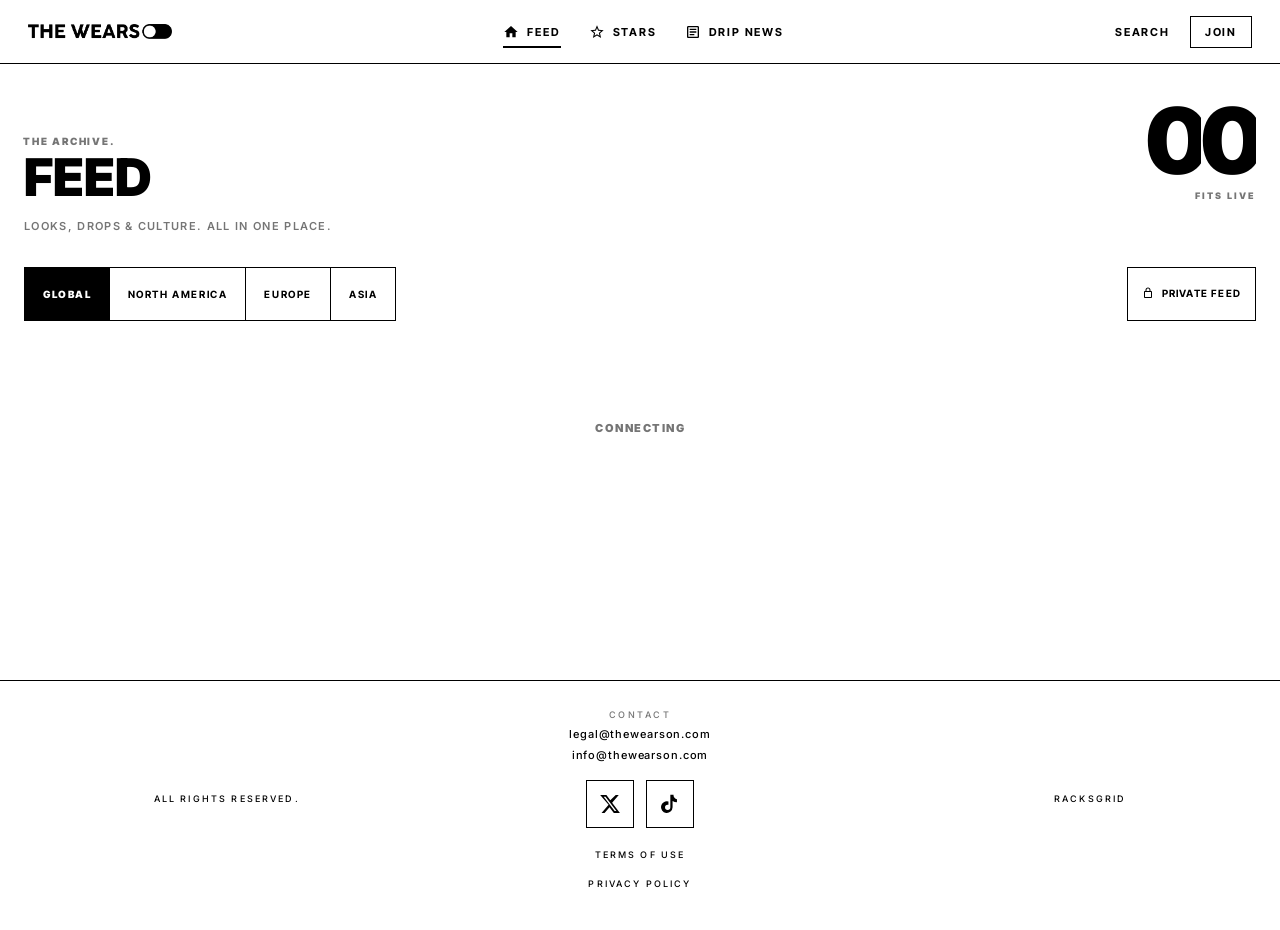
==== index.html @ 5971c991 "Arm notify only in Supabase and stop browser ticks from mailing the cache. Web and iOS share /api/dr" ====
<!DOCTYPE html>
<html lang="en">
<head>
  <meta charset="UTF-8">
  <meta name="viewport" content="width=device-width, initial-scale=1.0">
  <title>THE WEARS ON</title>
  <link rel="canonical" href="https://thewearson.com/">
  <meta property="og:title" content="THE WEARS ON">
  <meta property="og:url" content="https://thewearson.com/">
  <meta name="theme-color" content="#ffffff">
  <link rel="preconnect" href="https://fonts.googleapis.com">
  <link rel="preconnect" href="https://fonts.gstatic.com" crossorigin>
  <link href="https://fonts.googleapis.com/css2?family=Inter+Tight:ital,wght@0,500;0,600;0,700;0,800;0,900;1,500&family=Inter:ital,wght@0,400;0,500;0,600;0,700;0,800;0,900;1,400&display=swap" rel="stylesheet">
  <link rel="stylesheet" href="app.css?v=web88">
</head>
<body>
  <header class="site-bar">
    <a class="brand" href="#/" aria-label="THE WEARS ON"><img src="logo_light.png" alt="THE WEARS ON"></a>
    <nav class="site-nav" aria-label="THE WEARS ON">
      <a href="#/" data-nav="home"><span class="nav-ico" aria-hidden="true"></span><span class="nav-lbl">FEED</span></a>
      <a href="#/stars" data-nav="stars"><span class="nav-ico" aria-hidden="true"></span><span class="nav-lbl">STARS</span></a>
      <a href="#/news" data-nav="news"><span class="nav-ico" aria-hidden="true"></span><span class="nav-lbl">DRIP NEWS</span></a>
    </nav>
    <div class="site-tools">
      <button type="button" id="btnSearch">SEARCH</button>
      <a href="#/join" id="navJoin" data-nav="join"><span class="nav-lbl">JOIN</span></a>
      <button type="button" class="nav-toggle" id="btnMenu" aria-label="Menu" aria-expanded="false">MENU</button>
    </div>
  </header>

  <div class="drawer" id="drawer" hidden>
    <div class="drawer-card">
      <div class="drawer-head">
        <span>THE WEARS ON</span>
        <button type="button" data-drawer-close aria-label="Close">CLOSE</button>
      </div>
      <nav class="drawer-nav">
        <a href="#/" data-nav="home"><span class="nav-ico" aria-hidden="true"></span><span class="nav-lbl">FEED</span></a>
        <a href="#/stars" data-nav="stars"><span class="nav-ico" aria-hidden="true"></span><span class="nav-lbl">STARS</span></a>
        <a href="#/news" data-nav="news"><span class="nav-ico" aria-hidden="true"></span><span class="nav-lbl">DRIP NEWS</span></a>
        <a href="#/join" id="drawerJoin" data-nav="join"><span class="nav-ico" aria-hidden="true"></span><span class="nav-lbl">JOIN</span></a>
        <a href="#/settings" id="drawerSettings" data-nav="settings"><span class="nav-ico" aria-hidden="true"></span><span class="nav-lbl">SETTINGS</span></a>
        <button type="button" id="btnSearchDrawer"><span class="nav-ico" aria-hidden="true"></span><span class="nav-lbl">SEARCH</span></button>
      </nav>
      <div class="drawer-meta">
        <button type="button" data-lang="en">EN</button>
        <button type="button" data-lang="tr">TR</button>
      </div>
      <div class="drawer-legal">
        <a href="terms.html">TERMS OF USE</a>
        <a href="privacy.html">PRIVACY POLICY</a>
      </div>
    </div>
  </div>

  <main class="view" id="view">
    <noscript>
      <h1>THE WEARS ON</h1>
      <p><a href="privacy.html">Privacy Policy</a> · <a href="terms.html">Terms of Use</a></p>
    </noscript>
  </main>

  <footer class="site-footer">
    <div class="footer-rail">
      <p class="footer-mark">ALL RIGHTS RESERVED.</p>
      <div class="footer-contact">
        <p class="kicker">CONTACT</p>
        <a href="mailto:legal@thewearson.com">legal@thewearson.com</a>
        <a href="mailto:info@thewearson.com">info@thewearson.com</a>
        <div class="footer-social">
          <a class="footer-icon" href="https://x.com/thewearson" target="_blank" rel="noopener noreferrer" aria-label="THE WEARS ON on X">
            <svg viewBox="0 0 24 24" aria-hidden="true"><path fill="currentColor" d="M18.244 2.25h3.308l-7.227 8.26 8.502 11.24H16.17l-4.714-6.231-5.401 6.231H2.744l7.727-8.835L1.254 2.25H8.08l4.253 5.622L18.244 2.25zm-1.161 17.52h1.833L7.084 4.126H5.117L17.083 19.77z"/></svg>
          </a>
          <a class="footer-icon" href="https://www.tiktok.com/@thewearson" target="_blank" rel="noopener noreferrer" aria-label="THE WEARS ON on TikTok">
            <svg viewBox="0 0 24 24" aria-hidden="true"><path fill="currentColor" d="M19.59 6.69A4.83 4.83 0 0 1 15.82 2.4V2h-3.45v13.67a2.89 2.89 0 1 1-2.88-2.88c.28 0 .55.04.81.1V9.36a6.34 6.34 0 1 0 4.52 6.31V8.7a8.27 8.27 0 0 0 4.77 1.51V6.8a4.84 4.84 0 0 1-1-.11z"/></svg>
          </a>
        </div>
        <a class="footer-policy" href="terms.html">TERMS OF USE</a>
        <a class="footer-policy" href="privacy.html">PRIVACY POLICY</a>
      </div>
      <p class="footer-mark footer-mark-end">RACKSGRID</p>
    </div>
  </footer>

  <div class="sheet" id="sheet" hidden></div>
  <div class="dlg" id="dlg" hidden></div>
  <script src="app.js?v=web88"></script>
</body>
</html>
---- app.css ----
:root {
  --ink: #000;
  --paper: #fff;
  --ink54: rgba(0, 0, 0, 0.54);
  --ink26: rgba(0, 0, 0, 0.26);
  --ink12: rgba(0, 0, 0, 0.12);
  --place: #f5f5f5;
  --stroke: 1.5px;
  --heart: #e31c3d;
  --baby: #89cff0;
  --stock-in: #1f8a4c;
  --stock-out: #c62828;
  --stock-low: #e86a17;
  --display: "Inter Tight", Inter, "Helvetica Neue", sans-serif;
  --text: Inter, "Helvetica Neue", sans-serif;
  --bar-h: 64px;
  --header-icon: 32px;
  --space-1: 8px;
  --space-2: 12px;
  --space-3: 16px;
  --space-4: 24px;
  --space-5: 32px;
  --space-6: 48px;
  --gap: 24px;
  --gap-lg: 32px;
  --type-kicker: 9px;
  --type-meta: 11px;
  --type-card: 13px;
  --type-price: 14px;
  --thumb: 108px;
  --ease: cubic-bezier(0.22, 1, 0.36, 1);
  --t: 0.22s;
  --t-slow: 0.42s;
}

*,
*::before,
*::after { box-sizing: border-box; }

html {
  color-scheme: light;
  -webkit-font-smoothing: antialiased;
  -moz-osx-font-smoothing: grayscale;
  font-synthesis: none;
  font-optical-sizing: auto;
  text-rendering: optimizeLegibility;
  scroll-padding-top: calc(var(--bar-h) + 12px);
}

html, body {
  margin: 0;
  background: var(--paper);
  color: var(--ink);
  font-family: var(--text);
  font-weight: 500;
  min-height: 100%;
}

::selection { background: var(--ink); color: var(--paper); }

a { color: inherit; text-decoration: none; }
a, button {
  transition: color var(--t) var(--ease), background-color var(--t) var(--ease), opacity var(--t) var(--ease), border-color var(--t) var(--ease), box-shadow var(--t) var(--ease);
}
img { display: block; max-width: 100%; }
img[hidden] { display: none !important; }
button { font: inherit; color: inherit; background: none; border: 0; padding: 0; cursor: pointer; }
button:focus-visible, a:focus-visible { outline: 2px solid var(--ink); outline-offset: 2px; }

.site-bar {
  position: sticky;
  top: 0;
  z-index: 30;
  display: grid;
  grid-template-columns: auto 1fr auto;
  align-items: center;
  gap: 24px;
  min-height: var(--bar-h);
  padding: 0 28px;
  background: var(--paper);
  border-bottom: var(--stroke) solid var(--ink);
}
.site-bar .brand img { height: 15px; width: auto; }
.site-nav {
  display: flex;
  justify-content: center;
  gap: 28px;
}
.site-nav a,
.site-tools a,
.site-tools button {
  font-family: var(--display);
  font-size: 11px;
  font-weight: 700;
  letter-spacing: 1.8px;
  padding: 8px 0;
}
.site-nav a {
  display: inline-flex;
  align-items: center;
  gap: 8px;
}
.nav-ico {
  display: inline-flex;
  width: 16px;
  height: 16px;
}
.nav-ico svg {
  width: 16px;
  height: 16px;
  fill: currentColor;
  display: block;
}
.site-nav a:hover:not(.is-on) { opacity: 0.45; }
.site-nav a.is-on,
#navJoin.is-on { box-shadow: inset 0 -2px 0 var(--ink); }
#navJoin:hover { background: var(--ink); color: var(--paper); }
.site-tools button:hover { opacity: 0.45; }
.site-tools button.is-on {
  opacity: 1;
  box-shadow: inset 0 -2px 0 var(--ink);
}
.site-tools {
  display: flex;
  align-items: center;
  gap: 20px;
}
.nav-toggle { display: none; }
#navJoin {
  padding: 8px 14px;
  border: var(--stroke) solid var(--ink);
}

.drawer {
  position: fixed;
  inset: 0;
  z-index: 40;
  background: rgba(0,0,0,.54);
}
.drawer[hidden] { display: none; }
.drawer-card {
  margin-left: auto;
  display: flex;
  flex-direction: column;
  width: min(440px, 100%);
  height: 100%;
  background: var(--paper);
  border-left: 2.5px solid var(--ink);
  padding: 0;
  overflow: auto;
}
.drawer-head {
  display: flex;
  justify-content: space-between;
  align-items: center;
  gap: 16px;
  min-height: var(--bar-h);
  padding: 0 22px;
  font-family: var(--display);
  font-weight: 900;
  font-size: 11px;
  letter-spacing: 0.2em;
  border-bottom: 2px solid var(--ink);
}
.drawer-head button {
  min-height: 36px;
  padding: 0 12px;
  border: var(--stroke) solid var(--ink);
  font-family: var(--display);
  font-size: 10px;
  font-weight: 900;
  letter-spacing: 0.18em;
}
.drawer-nav {
  display: flex;
  flex-direction: column;
  flex: 1;
  gap: 0;
  padding: 0;
}
.drawer-nav a,
.drawer-nav button {
  display: grid;
  grid-template-columns: 28px minmax(0, 1fr);
  align-items: center;
  column-gap: 16px;
  min-height: 58px;
  padding: 0 22px;
  text-align: left;
  font-family: var(--display);
  font-size: 18px;
  font-weight: 900;
  letter-spacing: 0.14em;
  text-transform: uppercase;
  border-bottom: var(--stroke) solid var(--ink);
}
.drawer-nav .nav-ico {
  width: 22px;
  height: 22px;
  justify-self: center;
}
.drawer-nav .nav-ico svg {
  width: 22px;
  height: 22px;
}
.drawer-nav .nav-lbl {
  min-width: 0;
  line-height: 1;
}
.drawer-nav a.is-on,
.drawer-nav button.is-on { background: var(--ink); color: var(--paper); }
.drawer-meta {
  display: grid;
  grid-template-columns: 1fr 1fr;
  gap: 0;
  margin: auto 0 0;
  border-top: 2px solid var(--ink);
}
.drawer-meta button {
  min-height: 52px;
  padding: 0;
  border: 0;
  border-right: var(--stroke) solid var(--ink);
  font-family: var(--display);
  font-weight: 900;
  font-size: 11px;
  letter-spacing: 0.18em;
}
.drawer-meta button:last-child { border-right: 0; }
.drawer-meta button.is-on { background: var(--ink); color: var(--paper); }
.drawer-legal {
  display: flex;
  flex-direction: column;
  margin: 0;
  border-top: var(--stroke) solid var(--ink);
}
.drawer-legal a {
  display: flex;
  align-items: center;
  min-height: 48px;
  padding: 0 22px;
  border-bottom: var(--stroke) solid var(--ink);
  font-family: var(--display);
  font-size: 10px;
  font-weight: 900;
  letter-spacing: 0.16em;
}
.drawer-legal a:last-child { border-bottom: 0; }

.view {
  width: min(1240px, calc(100% - 48px));
  margin: 0 auto;
  padding: 36px 0 80px;
  min-height: calc(100dvh - var(--bar-h) - 220px);
}

.site-footer {
  border-top: var(--stroke) solid var(--ink);
  padding: 28px 12vw 40px;
}
.footer-rail {
  display: grid;
  grid-template-columns: minmax(0, 1fr) max-content minmax(0, 1fr);
  align-items: center;
  gap: 24px 32px;
  max-width: 1080px;
  margin: 0 auto;
}
.footer-mark {
  margin: 0;
  font-size: 9px;
  font-weight: 500;
  letter-spacing: 0.24em;
  line-height: 1.2;
  white-space: nowrap;
  text-transform: uppercase;
}
.footer-mark-end { text-align: right; }
.footer-contact {
  display: flex;
  flex-direction: column;
  align-items: center;
  gap: 8px;
  text-align: center;
}
.site-footer .kicker { margin: 0; font-weight: 500; letter-spacing: 0.28em; }
.footer-contact a {
  display: block;
  font-size: 11px;
  font-weight: 500;
  letter-spacing: 0.08em;
  line-height: 1.2;
  text-transform: none;
  white-space: nowrap;
}
.footer-contact a:hover {
  text-decoration: underline;
  text-underline-offset: 3px;
}
.footer-social {
  display: flex;
  justify-content: center;
  gap: 12px;
  margin: 10px 0 4px;
}
.footer-contact a.footer-icon {
  display: flex;
  align-items: center;
  justify-content: center;
  flex: none;
  width: 48px;
  height: 48px;
  padding: 0;
  border: var(--stroke) solid var(--ink);
  background: var(--paper);
  color: var(--ink);
  line-height: 0;
  overflow: hidden;
  text-decoration: none;
  white-space: nowrap;
}
.footer-icon svg {
  width: 22px;
  height: 22px;
  display: block;
  flex: none;
  fill: currentColor;
}
.footer-contact a.footer-icon:hover {
  background: var(--ink);
  color: var(--paper);
  text-decoration: none;
}
.footer-contact .footer-policy {
  margin-top: 10px;
  font-size: 9px;
  font-weight: 500;
  letter-spacing: 0.24em;
  text-transform: uppercase;
}

.sq {
  width: var(--header-icon);
  height: var(--header-icon);
  display: grid;
  place-items: center;
  border: var(--stroke) solid var(--ink);
  background: var(--paper);
  color: var(--ink);
}
.sq svg { width: 13px; height: 13px; fill: currentColor; }

.pad { padding: 16px; }
.kicker {
  margin: 0;
  font-size: var(--type-kicker);
  font-weight: 900;
  letter-spacing: 2px;
  color: var(--ink54);
}
.display-title {
  margin: 6px 0 0;
  font-family: var(--display);
  font-weight: 900;
  font-size: clamp(32px, 7vw, 52px);
  letter-spacing: -0.5px;
  line-height: 0.9;
  text-transform: uppercase;
}

.rule { height: var(--stroke); background: var(--ink); border: 0; margin: 16px 0; }

.region {
  display: flex;
  gap: 32px;
  padding: 4px 0 0;
  margin: 0 0 28px;
  border-bottom: var(--stroke) solid var(--ink);
}
.region button {
  padding: 16px 0;
  border: 0;
  font-family: var(--display);
  font-size: 11px;
  font-weight: 700;
  letter-spacing: 1.8px;
  color: var(--ink54);
  background: transparent;
}
.region button.is-on {
  color: var(--ink);
  background: transparent;
  box-shadow: inset 0 -2px 0 var(--ink);
}
.region .lock {
  display: inline-flex;
  align-items: center;
  justify-content: center;
  gap: 4px;
  color: var(--ink54);
}
.region .lock svg { width: 12px; height: 12px; fill: currentColor; }
.region button.is-on .lock { color: var(--ink); }

.feed-head {
  display: flex;
  align-items: center;
  gap: 16px;
  padding: 0;
  margin: 0;
}
.feed-head > button:first-child {
  flex: none;
  width: 56px;
  height: 56px;
}
.feed-head .ava {
  width: 56px;
  height: 56px;
  min-width: 56px;
  min-height: 56px;
  max-width: 56px;
  max-height: 56px;
}
.feed-pair {
  display: flex;
  align-items: center;
  gap: 6px;
  flex: none;
}
.feed-pair button {
  width: 44px;
  height: 44px;
  flex: none;
}
.feed-pair .ava {
  width: 44px;
  height: 44px;
  min-width: 44px;
  min-height: 44px;
  max-width: 44px;
  max-height: 44px;
}
.feed-name button {
  font: inherit;
  font-weight: 900;
  letter-spacing: inherit;
  line-height: inherit;
  background: none;
  border: 0;
  padding: 0;
  text-align: left;
  text-transform: inherit;
}
.feed-name button:hover { text-decoration: underline; }
.feed-x {
  display: inline;
  margin: 0 6px;
  font-weight: 900;
}
.ava,
.mark {
  display: inline-flex;
  align-items: center;
  justify-content: center;
  width: 32px;
  height: 32px;
  min-width: 32px;
  min-height: 32px;
  max-width: 32px;
  max-height: 32px;
  border-radius: 50%;
  border: 1.5px solid var(--ink);
  background: var(--place);
  flex: none;
  overflow: hidden;
}
.ava img {
  width: 100%;
  height: 100%;
  max-width: none;
  object-fit: cover;
  object-position: 50% 32%;
  border-radius: 50%;
}
.ava.lg,
.mark.lg {
  width: 96px;
  height: 96px;
  min-width: 96px;
  min-height: 96px;
  max-width: 96px;
  max-height: 96px;
  border-width: 2.5px;
}
.ava.xl,
.mark.xl {
  width: 128px;
  height: 128px;
  min-width: 128px;
  min-height: 128px;
  max-width: 128px;
  max-height: 128px;
}
.mark {
  display: grid;
  place-items: center;
  font-family: var(--display);
  font-weight: 900;
  font-size: 9px;
  letter-spacing: 0.6px;
  background: var(--paper);
}
.mark.lg { font-size: 22px; }
.mark.xl { font-size: 28px; }
.feed-name {
  margin: 0;
  font-family: var(--display);
  font-weight: 900;
  font-size: 18px;
  letter-spacing: 0.15px;
  line-height: 1.05;
  text-transform: uppercase;
}
.feed-ago {
  margin: 8px 0 0;
  font-size: 9px;
  color: var(--ink54);
  font-weight: 900;
  letter-spacing: 1.8px;
  text-transform: uppercase;
}
.feed-col { max-width: none; margin: 0 auto; }
.feed-col > .feed-post:first-of-type { padding-top: 8px; }
.feed-col .feed-head,
.feed-col .actions { padding-left: 0; padding-right: 0; }
.feed-col .pieces { padding-left: 0; padding-right: 0; }
.feed-col .region { padding-left: 0; padding-right: 0; }
.feed-media { min-width: 0; max-width: 585px; }
.feed-media .photo {
  margin: 0;
  border: var(--stroke) solid var(--ink);
}
.feed-who { text-align: left; flex: 1; min-width: 0; }
.feed-post {
  padding: 40px 0;
  border-bottom: var(--stroke) solid var(--ink);
}
.feed-post:last-of-type { border-bottom: 0; }
.photo {
  position: relative;
  width: 100%;
  margin: 12px 0 0;
  background: var(--paper);
  overflow: hidden;
}
.photo img {
  display: block;
  width: 100%;
  height: auto;
  max-width: 100%;
  object-fit: contain;
  object-position: center top;
  background: var(--paper);
  image-rendering: auto;
}
.photo-count {
  position: absolute;
  top: 10px;
  right: 10px;
  background: var(--ink);
  color: var(--paper);
  font-size: 9px;
  font-weight: 900;
  letter-spacing: 1px;
  padding: 4px 8px;
  z-index: 2;
  pointer-events: none;
}
.photo-nav {
  position: absolute;
  top: 50%;
  z-index: 3;
  width: 36px;
  height: 36px;
  display: grid;
  place-items: center;
  border: var(--stroke) solid var(--ink);
  background: var(--paper);
  transform: translateY(-50%);
}
.photo-nav.prev { left: 12px; }
.photo-nav.next { right: 12px; }
.photo-nav svg {
  width: 16px;
  height: 16px;
  fill: currentColor;
  pointer-events: none;
}
.photo-nav:hover { background: var(--ink); color: var(--paper); }
.dots {
  position: absolute;
  bottom: 12px;
  left: 0;
  right: 0;
  display: flex;
  justify-content: center;
  gap: 6px;
  z-index: 3;
  pointer-events: auto;
}
.dots i {
  width: 8px;
  height: 8px;
  background: var(--paper);
  border: 1px solid var(--ink);
  cursor: pointer;
}
.dots i.on { background: var(--ink); }

.actions {
  display: grid;
  grid-template-columns: 1fr 1fr 1fr;
  align-items: stretch;
  gap: 0;
  margin: 28px 0 0;
  padding: 0;
  border: var(--stroke) solid var(--ink);
}
.act {
  min-width: 0;
  min-height: 44px;
  display: inline-flex;
  align-items: center;
  gap: 8px;
  padding: 6px 0;
}
.actions .act {
  justify-content: center;
  min-height: 56px;
  padding: 0 8px;
  gap: 10px;
  border-right: var(--stroke) solid var(--ink);
}
.actions .act:last-child { border-right: 0; }
.act svg { width: 20px; height: 20px; fill: currentColor; }
.act b {
  font-family: var(--display);
  font-size: 12px;
  font-weight: 900;
  letter-spacing: 0.8px;
  font-variant-numeric: tabular-nums;
}
.feed-more {
  min-height: 44px;
  padding: 0;
  color: var(--ink54);
}
.feed-more:hover { color: var(--ink); opacity: 1; }
.feed-more svg { width: 22px; height: 22px; }
.act.is-heart.on { color: var(--ink); background: transparent; }
.act.is-heart.on b { color: var(--ink); }
.act.is-heart.on svg {
  fill: var(--heart);
  animation: heart-pop 0.42s var(--ease);
}
.act:hover { opacity: 0.5; }
.actions .act:hover,
.actions .act:active,
.actions .act:focus-visible {
  opacity: 1;
  background: var(--ink);
  color: var(--paper);
}
.actions .act:hover b,
.actions .act:active b,
.actions .act:focus-visible b { color: var(--paper); }
.actions .act:hover svg,
.actions .act:active svg,
.actions .act:focus-visible svg { fill: currentColor; }
.actions .act.is-heart.on:hover,
.actions .act.is-heart.on:active,
.actions .act.is-heart.on:focus-visible {
  background: var(--ink);
  color: var(--paper);
}
.actions .act.is-heart.on:hover svg,
.actions .act.is-heart.on:active svg,
.actions .act.is-heart.on:focus-visible svg { fill: var(--heart); }
.act.is-save.on svg {
  fill: var(--baby);
  animation: heart-pop 0.42s var(--ease);
}
.actions .act.is-save.on:hover svg,
.actions .act.is-save.on:active svg,
.actions .act.is-save.on:focus-visible svg { fill: var(--baby); }
@keyframes heart-pop {
  0% { transform: scale(0.72); }
  45% { transform: scale(1.16); }
  100% { transform: scale(1); }
}

.photo .burst {
  position: absolute;
  inset: 0;
  z-index: 4;
  display: flex;
  align-items: center;
  justify-content: center;
  pointer-events: none;
  opacity: 0;
}
.burst-plate {
  display: flex;
  flex-direction: column;
  align-items: center;
  gap: 12px;
  padding: 18px 18px 14px;
  background: var(--paper);
  border: 2px solid var(--ink);
  box-shadow: 4px 4px 0 var(--ink);
}
.burst-glyph {
  width: 52px;
  height: 52px;
  fill: var(--heart);
  display: block;
}
.burst-pill {
  --h: 16px;
  --aspect: 1.990196;
  --pad: calc(var(--h) * 12 / 102);
  --knob: calc(var(--h) - var(--pad) * 2);
  --travel: calc(var(--h) * var(--aspect) - var(--pad) * 2 - var(--knob));
  position: relative;
  width: calc(var(--h) * var(--aspect));
  height: var(--h);
  background: var(--ink);
  border-radius: 999px;
  overflow: hidden;
}
.burst-knob {
  position: absolute;
  top: var(--pad);
  left: var(--pad);
  width: var(--knob);
  height: var(--knob);
  background: var(--paper);
  border-radius: 50%;
}
.photo.is-like-burst .burst-like {
  animation: wears-burst 0.72s cubic-bezier(0.22, 1, 0.36, 1) 1 forwards;
}
.photo.is-like-burst .burst-like .burst-knob {
  animation: wears-burst-pill 0.72s cubic-bezier(0.65, 0, 0.35, 1) 1 forwards;
}
.burst-save .burst-glyph { fill: var(--baby); }
.photo.is-save-burst .burst-save {
  animation: wears-burst 0.72s cubic-bezier(0.22, 1, 0.36, 1) 1 forwards;
}
.photo.is-save-burst .burst-save .burst-knob {
  animation: wears-burst-pill 0.72s cubic-bezier(0.65, 0, 0.35, 1) 1 forwards;
}
@keyframes wears-burst {
  0% { opacity: 0; transform: scale(0.42); }
  16% { opacity: 1; transform: scale(1.12); }
  34% { opacity: 1; transform: scale(1); }
  70% { opacity: 1; transform: scale(1); }
  100% { opacity: 0; transform: scale(1); }
}
@keyframes wears-burst-pill {
  0% { left: var(--pad); }
  22%, 100% { left: calc(var(--pad) + var(--travel)); }
}
@media (prefers-reduced-motion: reduce) {
  .act.is-heart.on svg { animation: none; }
  .photo.is-like-burst .burst-like,
  .photo.is-like-burst .burst-like .burst-knob,
  .act.is-save.on svg,
  .photo.is-save-burst .burst-save,
  .photo.is-save-burst .burst-save .burst-knob { animation: none; }
}

.feed-archive { margin-top: 32px; min-width: 0; }
.feed-archive-h {
  display: flex;
  justify-content: space-between;
  align-items: baseline;
  gap: 12px;
}
.feed-archive-h .kicker {
  color: var(--ink);
  margin: 0;
  letter-spacing: 2.2px;
}
.feed-archive-h span {
  font-size: 9px;
  font-weight: 900;
  letter-spacing: 1.6px;
  color: var(--ink54);
}
.feed-archive .rule { margin: 12px 0 20px; }
.pieces {
  display: flex;
  flex-direction: column;
  gap: 16px;
  padding: 0;
  overflow: visible;
}
.pcard {
  display: grid;
  grid-template-columns: var(--thumb) minmax(0, 1fr) auto;
  align-items: stretch;
  gap: 0;
  width: 100%;
  max-width: 100%;
  min-width: 0;
  padding: 0;
  border: var(--stroke) solid var(--ink);
  background: var(--paper);
  text-align: left;
  overflow: hidden;
}
.pcard-pic {
  width: var(--thumb);
  min-height: var(--thumb);
  aspect-ratio: 1;
  padding: 14px;
  background: var(--paper);
  border-right: var(--stroke) solid var(--ink);
  overflow: hidden;
}
.pcard-pic img { width: 100%; height: 100%; object-fit: contain; object-position: center; }
.pcard-copy {
  display: flex;
  flex-direction: column;
  justify-content: center;
  min-width: 0;
  padding: 16px 20px;
  overflow: hidden;
}
.pcard-copy em {
  display: block;
  font-family: var(--text);
  font-style: normal;
  font-size: 10px;
  font-weight: 700;
  letter-spacing: 0.18em;
  line-height: 1.4;
  text-transform: uppercase;
  color: var(--ink54);
  white-space: nowrap;
  overflow: hidden;
  text-overflow: ellipsis;
}
.pcard-copy strong {
  display: -webkit-box;
  -webkit-line-clamp: 2;
  -webkit-box-orient: vertical;
  overflow: hidden;
  overflow-wrap: break-word;
  word-break: normal;
  margin-top: 6px;
  font-family: var(--text);
  font-size: 13px;
  font-weight: 600;
  letter-spacing: 0.04em;
  line-height: 1.45;
  color: var(--ink);
}
.pcard-price {
  font-family: var(--text);
  font-size: 13px;
  font-weight: 700;
  letter-spacing: 0.06em;
  font-variant-numeric: tabular-nums;
  white-space: nowrap;
  align-self: center;
  padding: 16px 18px 16px 8px;
  max-width: 8.5em;
  overflow: hidden;
  text-overflow: ellipsis;
}
.pcard:hover { background: var(--ink); color: var(--paper); }
.pcard:hover .pcard-pic { background: var(--paper); }
.pcard:hover .pcard-copy em,
.pcard:hover .pcard-copy strong,
.pcard:hover .pcard-price { color: var(--paper); }
.pcard-wrap {
  position: relative;
  width: 100%;
  min-width: 0;
}
.pcard-save,
.acard-save {
  position: absolute;
  z-index: 2;
  display: grid;
  place-items: center;
  width: 36px;
  height: 36px;
  border: var(--stroke) solid var(--ink);
  background: var(--paper);
  color: var(--ink);
}
.pcard-save { top: 8px; left: 8px; }
.acard-save { top: 10px; right: 10px; }
.pcard-save svg,
.acard-save svg { width: 16px; height: 16px; fill: currentColor; }
.pcard-save.is-on,
.acard-save.is-on { background: var(--ink); color: var(--baby); }
.pcard-save:hover,
.acard-save:hover { background: var(--ink); color: var(--paper); }
.pcard-save.is-on:hover,
.acard-save.is-on:hover { color: var(--baby); }
.stock {
  display: inline-flex;
  align-items: center;
  gap: 6px;
  margin-top: 6px;
  font-size: 8px;
  font-weight: 800;
  letter-spacing: 0.8px;
  line-height: 1;
}
.stock-dot {
  width: 8px;
  height: 8px;
  border-radius: 50%;
  background: var(--stock-in);
  flex: none;
}
.stock-dot.is-out { background: var(--stock-out); }
.stock-dot.is-low { background: var(--stock-low); }
.stock-dot.is-ink { background: var(--ink); }
.pcard .stock { margin-top: 5px; }
.product-info > .stock {
  margin-top: 12px;
  font-size: 11px;
  font-weight: 900;
  letter-spacing: 1.6px;
}
.product-info > .stock .stock-dot { width: 8px; height: 8px; }

.chips {
  display: flex;
  gap: 8px;
  overflow-x: auto;
  padding-bottom: 4px;
}
.chip {
  flex: none;
  padding: 10px 20px;
  border: var(--stroke) solid var(--ink);
  font-size: 10px;
  font-weight: 600;
  letter-spacing: 1.5px;
}
.chip.is-on { border-width: 2px; font-weight: 900; }

.sort { display: flex; gap: 8px; }
.sort button {
  padding: 8px 16px;
  border: var(--stroke) solid var(--ink);
  font-size: 10px;
  font-weight: 900;
  letter-spacing: 1px;
}
.sort button.is-on { background: var(--ink); color: var(--paper); }

.stars-page { max-width: none; }
.page-head {
  display: flex;
  justify-content: space-between;
  align-items: flex-end;
  gap: 32px;
  margin-bottom: 28px;
}
.page-dek {
  margin: 0;
  max-width: 280px;
  text-align: right;
  font-size: 10px;
  font-weight: 700;
  letter-spacing: 1.4px;
  line-height: 1.5;
  color: var(--ink54);
}
.stars-mast {
  display: flex;
  justify-content: space-between;
  align-items: flex-end;
  gap: 32px;
  margin: 0 0 16px;
}
.stars-lockup {
  display: flex;
  flex-direction: column;
  align-items: flex-start;
  min-width: 0;
}
.stars-lockup .kicker {
  font-family: var(--display);
  font-size: 10px;
  font-weight: 900;
  letter-spacing: 0.18em;
  line-height: 1;
  margin: 0 -0.18em 0 0;
  padding: 0;
  color: var(--ink54);
  text-transform: uppercase;
}
.stars-lockup .display-title {
  margin: 10px 0 0;
  letter-spacing: 0;
  line-height: 0.86;
}
.stars-count {
  text-align: right;
  flex: none;
}
.stars-count b {
  display: block;
  font-family: var(--display);
  font-weight: 900;
  font-size: clamp(56px, 8vw, 92px);
  letter-spacing: -0.04em;
  line-height: 0.8;
}
.stars-count .tally {
  display: flex;
  justify-content: flex-end;
  overflow: hidden;
  font-variant-numeric: tabular-nums;
  font-feature-settings: "tnum";
}
.tally-d {
  display: block;
  width: 0.6em;
  height: 0.8em;
  overflow: hidden;
}
.tally-strip {
  display: block;
  transition: transform var(--tally-t, 0.72s) var(--ease);
}
.tally-d:nth-last-child(2) .tally-strip { transition-delay: 0.05s; }
.tally-d:nth-last-child(3) .tally-strip { transition-delay: 0.1s; }
.tally-strip span {
  display: block;
  height: 0.8em;
  line-height: 0.8em;
  text-align: center;
}
.stars-count > span {
  display: block;
  margin-top: 12px;
  font-size: 9px;
  font-weight: 900;
  letter-spacing: 2px;
  color: var(--ink54);
  transition: color 0.42s var(--ease);
}
.stars-count.is-tick > span { color: var(--ink); }
.stars-dek {
  margin: 0 0 32px;
  max-width: 440px;
  font-size: 11px;
  font-weight: 600;
  letter-spacing: 0.12em;
  line-height: 1.7;
  color: var(--ink54);
}
.stars-rail {
  display: flex;
  justify-content: space-between;
  align-items: stretch;
  gap: 16px;
  margin: 0 0 36px;
  overflow: visible;
}
.stars-regions {
  display: flex;
  min-width: 0;
  overflow-x: auto;
  border: var(--stroke) solid var(--ink);
}
.stars-regions .chip {
  flex: none;
  height: 52px;
  padding: 0 18px;
  border: 0;
  border-right: var(--stroke) solid var(--ink);
  border-radius: 0;
  font-family: var(--display);
  font-size: 10px;
  font-weight: 700;
  letter-spacing: 0.16em;
  background: transparent;
}
.stars-regions .chip:last-child { border-right: 0; }
.stars-regions .chip.is-on {
  background: var(--ink);
  color: var(--paper);
  border-width: 0;
  font-weight: 900;
}
.stars-sort {
  display: flex;
  flex: none;
  border: var(--stroke) solid var(--ink);
}
.stars-sort button {
  height: 52px;
  padding: 0 14px;
  border: 0;
  border-right: var(--stroke) solid var(--ink);
  font-family: var(--display);
  font-size: 10px;
  font-weight: 700;
  letter-spacing: 0.12em;
  background: transparent;
  white-space: nowrap;
}
.stars-sort button:last-child { border-right: 0; }
.stars-sort button.is-on { background: var(--ink); color: var(--paper); font-weight: 900; }
.stars-sort .lock {
  display: inline-flex;
  align-items: center;
  gap: 8px;
  color: inherit;
}
.stars-sort .lock svg { width: 12px; height: 12px; fill: currentColor; }
.stars {
  display: grid;
  grid-template-columns: 1fr;
  gap: 20px;
}
.star-plate {
  display: flex;
  flex-direction: column;
  min-width: 0;
  padding: 0;
  border: var(--stroke) solid var(--ink);
  background: var(--paper);
  text-align: left;
  overflow: hidden;
}
.star-plate-pic {
  aspect-ratio: 1;
  background: var(--place);
  border-bottom: var(--stroke) solid var(--ink);
  overflow: hidden;
}
.star-plate-pic img {
  width: 100%;
  height: 100%;
  object-fit: cover;
  object-position: center top;
}
.star-plate-mark {
  display: grid;
  place-items: center;
  width: 100%;
  height: 100%;
  font-family: var(--display);
  font-weight: 900;
  font-size: 48px;
  letter-spacing: 0.08em;
}
.star-plate-copy {
  display: flex;
  flex-direction: column;
  min-width: 0;
  padding: 18px 18px 16px;
  transition: background-color var(--t) var(--ease), color var(--t) var(--ease);
}
.star-plate-copy .kicker {
  color: var(--ink54);
  letter-spacing: 0.2em;
}
.star-plate-copy h2 {
  margin: 8px 0 0;
  font-family: var(--display);
  font-weight: 900;
  font-size: clamp(16px, 1.5vw, 22px);
  letter-spacing: 0.06em;
  line-height: 1.2;
  text-transform: uppercase;
  overflow-wrap: break-word;
}
.star-meta {
  display: flex;
  justify-content: space-between;
  align-items: center;
  gap: 12px;
  margin: 16px 0 0;
  padding-top: 12px;
  border-top: var(--stroke) solid var(--ink);
  font-size: 9px;
  font-weight: 900;
  letter-spacing: 0.18em;
  color: var(--ink54);
}
.star-plate:hover .star-plate-copy { background: var(--ink); color: var(--paper); }
.star-plate:hover .star-plate-copy .kicker,
.star-plate:hover .star-meta { color: rgba(255, 255, 255, 0.7); }
.star-plate:hover .star-meta { border-top-color: var(--paper); }

.news-list { max-width: none; margin: 0 auto; }
.news-card {
  display: grid;
  grid-template-columns: minmax(0, 1fr);
  width: 100%;
  min-width: 0;
  margin: 0 0 28px;
  border: var(--stroke) solid var(--ink);
  background: var(--paper);
  text-align: left;
  overflow: hidden;
}
.news-card-meta {
  display: flex;
  align-items: center;
  gap: 12px;
  min-width: 0;
  margin: 0 0 18px;
}
.news-card-meta .tag {
  flex: none;
  background: var(--ink);
  color: var(--paper);
  font-size: 9px;
  font-weight: 900;
  letter-spacing: 0.18em;
  line-height: 1;
  padding: 6px 8px;
}
.news-card-meta time {
  font-size: 9px;
  font-weight: 900;
  letter-spacing: 0.18em;
  color: var(--ink54);
  white-space: nowrap;
}
.news-cover {
  aspect-ratio: 1;
  background: var(--paper);
  overflow: hidden;
  border-bottom: var(--stroke) solid var(--ink);
}
.news-cover img {
  width: 100%;
  height: 100%;
  object-fit: cover;
  object-position: center;
  background: var(--paper);
}
.news-cover img.is-cutout {
  object-fit: contain;
}
.news-card-copy {
  display: flex;
  flex-direction: column;
  min-width: 0;
  padding: 22px 20px 20px;
  transition: background-color var(--t) var(--ease), color var(--t) var(--ease);
}
.news-card h2 {
  margin: 0;
  min-width: 0;
  font-family: var(--display);
  font-size: clamp(22px, 2.4vw, 32px);
  font-weight: 900;
  letter-spacing: 0.04em;
  line-height: 1.18;
  text-transform: uppercase;
  overflow-wrap: break-word;
}
.news-card .dek {
  display: -webkit-box;
  -webkit-line-clamp: 3;
  -webkit-box-orient: vertical;
  overflow: hidden;
  margin: 14px 0 0;
  min-width: 0;
  font-family: var(--text);
  font-size: 14px;
  line-height: 1.55;
  font-weight: 500;
  letter-spacing: 0.02em;
  color: var(--ink54);
}
.news-card-foot {
  display: flex;
  justify-content: space-between;
  align-items: center;
  gap: 12px;
  margin-top: 20px;
  padding-top: 14px;
  border-top: var(--stroke) solid var(--ink);
  min-width: 0;
  font-size: 9px;
  font-weight: 900;
  letter-spacing: 0.18em;
  color: var(--ink54);
}
.news-card-foot span {
  min-width: 0;
  overflow: hidden;
  text-overflow: ellipsis;
  white-space: nowrap;
}
.news-card-foot svg {
  width: 16px;
  height: 16px;
  flex: none;
  fill: currentColor;
  transition: transform .15s ease;
}
.news-card:hover .news-card-copy { background: var(--ink); color: var(--paper); }
.news-card:hover .dek,
.news-card:hover time,
.news-card:hover .news-card-foot { color: rgba(255, 255, 255, 0.7); }
.news-card:hover .news-card-foot { border-top-color: var(--paper); }
.news-card:hover .tag { background: var(--paper); color: var(--ink); }
.news-card:hover .news-card-foot svg { transform: translateX(4px); }

.plate {
  border: 2px solid var(--ink);
  box-shadow: 6px 6px 0 var(--ink);
  margin: 8px 16px 16px;
}
.plate-head, .plate-foot {
  background: var(--ink);
  color: var(--paper);
  text-align: center;
  font-family: var(--display);
  font-weight: 900;
  font-size: 9px;
  letter-spacing: 1.8px;
  padding: 11px 14px;
}
.plate-foot { font-size: 11px; letter-spacing: 2px; }
.plate-body {
  padding: 22px 18px 18px;
  text-align: center;
}
.plate-head { position: relative; }
.plate-head-lbl { display: block; }
.plate-ig {
  position: absolute;
  left: 0;
  top: 0;
  width: 44px;
  height: 44px;
  display: grid;
  place-items: center;
  border-right: var(--stroke) solid var(--paper);
  color: var(--paper);
}
.plate-ig svg { width: 18px; height: 18px; }
.plate-set {
  position: absolute;
  right: 8px;
  top: 50%;
  transform: translateY(-50%);
  width: 32px;
  height: 32px;
  display: grid;
  place-items: center;
  border: 1.5px solid var(--paper);
  color: var(--paper);
  background: transparent;
}
.plate-set svg { width: 16px; height: 16px; fill: currentColor; }
.plate-set:hover { background: var(--paper); color: var(--ink); }
.plate-body .ava,
.plate-body .mark,
.plate-body .bmark {
  margin: 0 auto;
  display: grid;
}
.plate-body h1 {
  margin: 16px 0 0;
  font-family: var(--display);
  font-size: clamp(22px, 6vw, 36px);
  font-weight: 900;
  letter-spacing: 1.2px;
}
.stamp {
  display: block;
  width: fit-content;
  margin: 8px auto 0;
  padding: 6px 10px;
  border: var(--stroke) solid var(--ink);
  font-size: 8px;
  font-weight: 900;
  letter-spacing: 1.5px;
}
.stamp.is-fill { background: var(--ink); color: var(--paper); }
.stats {
  display: grid;
  grid-template-columns: 1fr 1fr;
  border: 2px solid var(--ink);
  margin: 0 16px 16px;
}
.stats div {
  padding: 16px 6px;
  text-align: center;
  border-right: 2px solid var(--ink);
}
.stats div:last-child { border-right: 0; }
.stats em {
  display: block;
  font-style: normal;
  font-size: 8px;
  font-weight: 900;
  letter-spacing: 1.2px;
  color: var(--ink54);
}
.stats b {
  display: block;
  margin-top: 8px;
  font-family: var(--display);
  font-size: 24px;
}

.grid3 {
  display: grid;
  grid-template-columns: repeat(3, 1fr);
  gap: 2px;
  padding: 0 16px 36px;
}
.grid3 button, .grid3 a {
  aspect-ratio: 1;
  background: var(--place);
  border: 1px solid var(--ink);
  overflow: hidden;
}
.grid3 img { width: 100%; height: 100%; object-fit: cover; }

.pdp {
  display: flex;
  flex-direction: column;
  gap: var(--space-6);
  padding: 8px 0 80px;
  min-width: 0;
}
.product {
  display: grid;
  grid-template-columns: minmax(0, 1fr);
  gap: var(--space-5);
  width: 100%;
  margin: 0;
  min-width: 0;
}
.product-pic {
  aspect-ratio: 1;
  border: var(--stroke) solid var(--ink);
  padding: var(--space-4);
  background: var(--paper);
}
.product-pic img { width: 100%; height: 100%; object-fit: contain; object-position: center; }
.product-info { min-width: 0; max-width: 100%; overflow: hidden; }
.product .pieces { min-width: 0; max-width: 100%; }
.related-block { min-width: 0; width: 100%; }
.related-block .kicker {
  color: var(--ink);
  margin: 0 0 var(--space-1);
}
.related-block .rule { margin: 0 0 var(--space-4); }
.related {
  display: grid;
  grid-template-columns: repeat(2, minmax(0, 1fr));
  gap: var(--gap);
  min-width: 0;
  justify-content: start;
}
.related .acard-wrap,
.related .acard { max-width: 100%; }
.related .acard-pic { padding: 16px 14px 12px; }
.product-back { margin-bottom: 20px; }
.product .brand {
  margin: 0;
  font-size: 10px;
  font-weight: 900;
  letter-spacing: 1.8px;
  color: var(--ink54);
  text-align: left;
}
.product .brand:hover { color: var(--ink); }
.product-row {
  display: flex;
  flex-direction: row;
  align-items: baseline;
  gap: 16px;
  margin-top: 10px;
}
.product-row h1 {
  margin: 0;
  flex: 1;
  font-family: var(--display);
  font-size: clamp(18px, 2vw, 24px);
  font-weight: 900;
  letter-spacing: 0.3px;
  line-height: 1.12;
}
.product-row b {
  font-family: var(--display);
  font-size: clamp(18px, 2vw, 26px);
  font-weight: 900;
  letter-spacing: -0.4px;
}
.product-color { margin-top: 10px; }
.product-status { margin-top: 10px; color: var(--ink); }
.product-k { margin-top: var(--space-5); }
.save-bar {
  display: flex;
  align-items: center;
  justify-content: center;
  gap: 10px;
  width: 100%;
  height: 52px;
  margin-top: 18px;
  background: var(--paper);
  color: var(--ink);
  font-family: var(--display);
  font-weight: 900;
  font-size: 11px;
  letter-spacing: 1.6px;
  border: var(--stroke) solid var(--ink);
}
.save-bar svg { width: 18px; height: 18px; fill: currentColor; }
.save-bar.is-on { background: var(--ink); color: var(--paper); }
.save-bar.is-on svg { fill: var(--baby); }
.save-bar:hover { background: var(--ink); color: var(--paper); }
.save-bar:hover svg { fill: var(--paper); }
.save-bar.is-on:hover svg { fill: var(--baby); }
.visit {
  display: flex;
  align-items: center;
  justify-content: center;
  height: 52px;
  margin-top: 12px;
  background: var(--ink);
  color: var(--paper);
  font-weight: 900;
  font-size: 12px;
  letter-spacing: 1.5px;
  border: var(--stroke) solid var(--ink);
}
.visit.is-off { background: var(--paper); color: var(--ink); pointer-events: none; }
.stores { margin-top: 12px; border: var(--stroke) solid var(--ink); }
.store {
  display: grid;
  grid-template-columns: minmax(0, 1fr) max-content max-content;
  align-items: center;
  gap: 20px;
  padding: 14px 16px;
  border-bottom: var(--stroke) solid var(--ink);
  min-width: 0;
}
.store:last-child { border-bottom: 0; }
.store-name,
.store-price,
.store .stock {
  margin: 0;
  font-family: var(--display);
  font-size: 11px;
  font-weight: 900;
  letter-spacing: 1px;
  line-height: 1.2;
}
.store-name {
  min-width: 0;
  overflow: hidden;
  text-overflow: ellipsis;
  white-space: nowrap;
}
.store-price {
  letter-spacing: 0.3px;
  font-variant-numeric: tabular-nums;
  text-align: right;
  white-space: nowrap;
}
.store .stock {
  justify-self: end;
  white-space: nowrap;
  letter-spacing: 1px;
}

.ios {
  padding: 32px 16px 48px;
  text-align: center;
}
.ios .lockbox {
  width: 80px;
  height: 80px;
  margin: 0 auto 16px;
  border: var(--stroke) solid var(--ink);
  display: grid;
  place-items: center;
}
.ios .lockbox svg { width: 28px; height: 28px; }
.ios h1 {
  font-family: var(--display);
  font-size: 18px;
  font-weight: 900;
  letter-spacing: 1.2px;
}
.ios p {
  margin: 8px auto 0;
  max-width: 360px;
  font-size: 12px;
  font-weight: 500;
  line-height: 1.4;
}
.feat {
  display: flex;
  gap: 16px;
  text-align: left;
  border: var(--stroke) solid var(--ink);
  padding: 12px;
  margin-top: 12px;
}
.feat i {
  width: 48px;
  height: 48px;
  flex: none;
  border: var(--stroke) solid var(--ink);
  display: grid;
  place-items: center;
}
.feat i svg { width: 22px; height: 22px; }
.feat b { display: block; font-size: 11px; font-weight: 900; letter-spacing: 1px; }
.feat span { display: block; margin-top: 4px; font-size: 10px; font-weight: 500; line-height: 1.3; }

.empty {
  padding: 64px 28px;
  text-align: center;
  font-size: 11px;
  font-weight: 900;
  letter-spacing: 1.5px;
  color: var(--ink54);
}

.sheet {
  position: fixed;
  inset: 0;
  z-index: 40;
  background: rgba(0,0,0,.54);
  display: flex;
  align-items: flex-end;
  justify-content: center;
  padding: 0;
}
.sheet[hidden] { display: none; }
.sheet-card {
  width: 100%;
  background: var(--paper);
  border-top: 2px solid var(--ink);
  max-height: 86dvh;
  overflow: hidden;
  display: flex;
  flex-direction: column;
}
.sheet-card::before {
  content: "";
  display: block;
  width: 36px;
  height: 4px;
  margin: 10px auto 0;
  background: var(--ink);
  flex: none;
}
.sheet-title {
  text-align: center;
  font-family: var(--display);
  font-weight: 900;
  font-size: 11px;
  letter-spacing: 1.6px;
  padding: 16px 20px;
  border-bottom: var(--stroke) solid var(--ink);
  flex: none;
}
.sheet-list {
  flex: 1 1 auto;
  overflow: auto;
  min-height: 0;
}
.sheet-list .sheet-row:last-child { border-bottom: 0; }
.sheet-row {
  display: flex;
  align-items: center;
  justify-content: space-between;
  gap: 12px;
  width: 100%;
  min-height: 56px;
  padding: 14px 20px;
  border-bottom: var(--stroke) solid var(--ink);
  background: var(--paper);
  color: var(--ink54);
  text-align: left;
  font-family: var(--display);
  font-weight: 900;
  font-size: 11px;
  letter-spacing: 1.2px;
  flex: none;
}
.sheet-row span { flex: 1; min-width: 0; }
.sheet-row svg {
  width: 18px;
  height: 18px;
  flex: none;
  fill: currentColor;
  display: block;
}
.sheet-row.is-on { color: var(--ink); background: var(--paper); }
.sheet-row:hover,
.sheet-row:focus-visible {
  background: var(--ink);
  color: var(--paper);
}
.sheet-form { padding: 20px; }
.search-field {
  display: flex;
  align-items: center;
  gap: 8px;
  margin: 16px;
  border: var(--stroke) solid var(--ink);
  padding: 0 12px;
  height: 48px;
}
.search-field svg {
  width: 16px;
  height: 16px;
  flex: none;
  fill: currentColor;
}
.search-field input {
  flex: 1;
  border: 0;
  outline: 0;
  font: inherit;
  font-weight: 700;
  letter-spacing: 1px;
  text-transform: uppercase;
  min-width: 0;
}
.search-hit {
  display: flex;
  justify-content: space-between;
  gap: 12px;
  width: calc(100% - 32px);
  margin: 0 16px;
  padding: 14px 0;
  border-bottom: var(--stroke) solid var(--ink);
  text-align: left;
}
.search-hit b { font-size: 12px; letter-spacing: 1px; }
.search-hit span { font-size: 9px; font-weight: 900; letter-spacing: 1.4px; color: var(--ink54); }

.search-page { max-width: 1080px; margin: 0 auto; }
.search-head {
  display: flex;
  align-items: center;
  gap: 12px;
  margin: 0 0 24px;
  padding-bottom: 16px;
  border-bottom: var(--stroke) solid var(--ink);
}
.search-head h1 {
  flex: 1;
  margin: 0;
  text-align: center;
  font-family: var(--display);
  font-weight: 900;
  font-size: 16px;
  letter-spacing: 2px;
}
.search-head-gap {
  width: var(--header-icon);
  height: var(--header-icon);
  flex: none;
}
.search-input {
  display: block;
  width: 100%;
  border: var(--stroke) solid var(--ink);
  border-radius: 0;
  background: var(--paper);
  color: var(--ink);
  padding: 14px 12px;
  font-family: var(--text);
  font-weight: 700;
  font-size: 14px;
  outline: 0;
}
.search-input::placeholder {
  font-size: 11px;
  letter-spacing: 1px;
  font-weight: 700;
  color: var(--ink54);
  text-transform: uppercase;
}
.search-input:focus { border-width: 2px; padding: 13.5px 11.5px; }
.search-sort { margin: 12px 0 16px; }
.search-hits { min-height: 240px; }
.search-board.is-split {
  display: grid;
  grid-template-columns: 1fr;
  gap: 28px 48px;
  align-items: start;
}
.search-sec {
  margin: 0;
  width: 100%;
  background: var(--ink);
  color: var(--paper);
  font-family: var(--display);
  font-weight: 900;
  font-size: 9px;
  letter-spacing: 1.8px;
  line-height: 1;
  padding: 11px 16px;
}
.search-star,
.search-brand,
.search-model,
.search-all {
  display: flex;
  align-items: center;
  width: 100%;
  text-align: left;
  background: var(--paper);
}
.search-star {
  gap: 12px;
  padding: 12px 16px;
  border-bottom: 1px solid var(--ink12);
}
.search-star-copy { flex: 1; min-width: 0; }
.search-star b {
  display: block;
  font-weight: 900;
  font-size: 12px;
  letter-spacing: 1px;
  overflow: hidden;
  text-overflow: ellipsis;
  white-space: nowrap;
}
.search-star em {
  flex: none;
  font-style: normal;
  font-size: 9px;
  font-weight: 700;
  letter-spacing: 0.5px;
  color: var(--ink54);
}
.search-brand {
  gap: 12px;
  padding: 14px 16px 8px;
}
.search-brand.is-index {
  padding: 12px 16px;
  border-bottom: 1px solid var(--ink12);
}
.search-brand-copy { flex: 1; min-width: 0; }
.search-brand b {
  display: block;
  font-weight: 900;
  font-size: 11px;
  letter-spacing: 1.4px;
}
.search-brand em {
  display: block;
  margin-top: 3px;
  font-style: normal;
  font-size: 8px;
  font-weight: 900;
  letter-spacing: 1.2px;
  color: var(--ink54);
}
.search-brand svg {
  width: 16px;
  height: 16px;
  flex: none;
  fill: currentColor;
}
.search-model {
  justify-content: space-between;
  align-items: flex-start;
  gap: 12px;
  padding: 10px 16px 10px 28px;
  border-bottom: 1px solid var(--ink12);
}
.search-model span {
  min-width: 0;
  font-size: 11px;
  font-weight: 600;
  line-height: 1.35;
  color: rgba(0, 0, 0, 0.87);
}
.search-model b {
  flex: none;
  font-size: 10px;
  font-weight: 900;
  letter-spacing: 0.8px;
}
.search-all {
  padding: 10px 16px 18px 28px;
  font-size: 9px;
  font-weight: 900;
  letter-spacing: 1.8px;
  color: var(--ink54);
}
.search-star:hover,
.search-brand:hover,
.search-model:hover { background: var(--place); }
.search-all:hover { color: var(--ink); }

.bmark {
  display: inline-grid;
  place-items: center;
  width: 40px;
  height: 40px;
  min-width: 40px;
  min-height: 40px;
  border: var(--stroke) solid var(--ink);
  background: var(--paper);
  font-family: var(--display);
  font-weight: 900;
  font-size: 11px;
  letter-spacing: 0.4px;
  line-height: 1;
  flex: none;
  overflow: hidden;
}
.bmark.lg {
  width: 96px;
  height: 96px;
  min-width: 96px;
  min-height: 96px;
  font-size: 28px;
}
.bmark img {
  grid-area: 1 / 1;
  width: 100%;
  height: 100%;
  object-fit: cover;
  object-position: center;
  padding: 0;
  display: block;
}
.bmark.is-letters img { opacity: 0; }
.bmark:not(.is-letters) { color: transparent; }

.brand-page .plate {
  max-width: 480px;
  margin: 8px auto 32px;
}
.brand-grid {
  display: grid;
  grid-template-columns: 1fr;
  gap: var(--gap);
}
.brand-grid.is-1 { grid-template-columns: minmax(0, 420px); }
.acard-wrap {
  position: relative;
  width: 100%;
  min-width: 0;
}
.acard {
  display: flex;
  flex-direction: column;
  width: 100%;
  min-width: 0;
  border: var(--stroke) solid var(--ink);
  background: var(--paper);
  text-align: left;
  overflow: hidden;
}
.acard-pic {
  aspect-ratio: 1;
  padding: 20px 16px 16px;
  background: var(--paper);
  overflow: hidden;
}
.acard-pic img { width: 100%; height: 100%; object-fit: contain; object-position: center; }
.acard-copy {
  padding: 14px 16px 16px;
  border-top: var(--stroke) solid var(--ink);
  min-width: 0;
}
.acard-copy em {
  display: block;
  font-family: var(--text);
  font-style: normal;
  font-size: 10px;
  font-weight: 700;
  letter-spacing: 0.16em;
  line-height: 1.4;
  text-transform: uppercase;
  white-space: nowrap;
  overflow: hidden;
  text-overflow: ellipsis;
}
.acard-copy strong {
  display: -webkit-box;
  -webkit-line-clamp: 2;
  -webkit-box-orient: vertical;
  overflow: hidden;
  overflow-wrap: break-word;
  word-break: normal;
  margin-top: 6px;
  font-family: var(--text);
  font-size: 13px;
  font-weight: 600;
  line-height: 1.45;
  letter-spacing: 0.04em;
}
.acard-copy b {
  display: block;
  margin-top: 10px;
  font-family: var(--text);
  font-size: 13px;
  font-weight: 700;
  letter-spacing: 0.06em;
  font-variant-numeric: tabular-nums;
}
.acard:hover .acard-copy { background: var(--ink); color: var(--paper); }

.back-row {
  display: flex;
  align-items: center;
  gap: 8px;
  padding: 8px 16px 0;
}
.article { padding: 8px 0 48px; }

.veil { padding: 16px; }
.skel {
  background: var(--place);
  border: var(--stroke) solid var(--ink);
  height: 120px;
  margin-bottom: 12px;
}

@media (min-width: 861px) {
  .view { padding: 40px 0 96px; }
  .stars { grid-template-columns: repeat(2, minmax(0, 1fr)); gap: 24px; }
  .stars-count b { font-size: 92px; }
  .news-card {
    grid-template-columns: minmax(0, 1.05fr) minmax(0, 1fr);
    margin: 0 0 28px;
  }
  .news-cover {
    border-bottom: 0;
    border-right: var(--stroke) solid var(--ink);
    aspect-ratio: 1;
    height: auto;
    min-height: 100%;
  }
  .news-card-copy {
    justify-content: flex-start;
    padding: 32px 36px 28px;
  }
  .news-card-foot { margin-top: auto; padding-top: 32px; }
  .pdp { gap: 64px; padding: 16px 0 96px; }
  .product {
    grid-template-columns: minmax(0, 1.05fr) minmax(0, 0.95fr);
    gap: var(--space-6);
    align-items: start;
    padding: 0;
  }
  .product-info { position: sticky; top: calc(var(--bar-h) + 28px); }
  .related {
    grid-template-columns: repeat(auto-fill, minmax(220px, 248px));
    gap: var(--gap);
  }
  .search-board.is-split {
    grid-template-columns: minmax(0, 0.92fr) minmax(0, 1.08fr);
  }
  .brand-grid { gap: var(--gap); }
  .brand-grid.is-2,
  .brand-grid.is-many { grid-template-columns: repeat(2, minmax(0, 1fr)); }
  .sheet {
    align-items: center;
    padding: 48px 24px;
  }
  .sheet-card {
    width: min(640px, 100%);
    max-height: min(72vh, 680px);
    border: 2px solid var(--ink);
    box-shadow: 10px 10px 0 var(--ink);
  }
  .sheet-card::before { display: none; }
  .sheet:not([hidden]) .sheet-card { animation: wear-in 0.32s var(--ease) both; }
  .sheet-card:has(.comments-sheet) { width: min(640px, 100%); }
  .acc-page { padding: 16px 0 96px; }
  .acc-page .acc-plate { margin-bottom: 24px; box-shadow: 10px 10px 0 var(--ink); }
  .acc-plate .ava.lg,
  .acc-plate .mark.lg {
    width: 128px;
    height: 128px;
    min-width: 128px;
    min-height: 128px;
    max-width: 128px;
    max-height: 128px;
  }
  .account-stats { margin-bottom: 24px; }
  .account-stats div,
  .account-stats button { padding: 22px 10px; }
  .account-stats b { font-size: 28px; }
}
@media (min-width: 1101px) {
  .feed-post {
    display: grid;
    grid-template-columns: minmax(0, 585px) minmax(0, 1fr);
    gap: 0 64px;
    align-items: start;
    padding: 72px 0;
  }
  .feed-col > .feed-post:first-of-type { padding-top: 24px; }
  .feed-side {
    position: sticky;
    top: calc(var(--bar-h) + 28px);
    min-width: 0;
  }
}
@media (min-width: 1100px) {
  .brand-grid.is-many { grid-template-columns: repeat(3, minmax(0, 1fr)); }
  .stars { grid-template-columns: repeat(3, minmax(0, 1fr)); gap: 28px; }
}

.follow {
  display: block;
  width: 100%;
  height: 48px;
  margin-top: 16px;
  border: var(--stroke) solid var(--ink);
  font-weight: 900;
  font-size: 12px;
  letter-spacing: 2px;
}
.follow.is-on { background: var(--ink); color: var(--paper); }

.ig-handle {
  display: block;
  width: 100%;
  margin-top: 8px;
  font-size: 9px;
  font-weight: 800;
  letter-spacing: 1.6px;
  text-align: center;
}

.auth-page {
  display: grid;
  grid-template-columns: minmax(0, 1fr);
  gap: var(--space-6);
  padding: 8px 0 48px;
  max-width: 520px;
  margin: 0 auto;
  min-width: 0;
}
.auth-hero {
  text-align: left;
  padding: 0;
  min-width: 0;
}
.auth-back { margin-bottom: 20px; }
.auth-hero .kicker {
  margin: 0 0 16px;
  color: var(--ink);
  letter-spacing: 0.22em;
}
.auth-display {
  margin: 0;
  display: flex;
  flex-direction: column;
  font-family: var(--display);
  font-weight: 900;
  font-size: clamp(40px, 11vw, 52px);
  letter-spacing: -0.02em;
  line-height: 0.92;
  text-transform: uppercase;
}
.auth-display span { display: block; }
.auth-lede {
  margin: 24px 0 0;
  max-width: 440px;
  font-size: 11px;
  font-weight: 600;
  letter-spacing: 0.12em;
  line-height: 1.7;
  color: var(--ink54);
}
.auth-index {
  list-style: none;
  margin: 32px 0 0;
  padding: 0;
  display: flex;
  flex-direction: column;
  gap: 12px;
}
.auth-index li {
  display: flex;
  align-items: center;
  gap: 16px;
  margin: 0;
  padding: 12px;
  border: var(--stroke) solid var(--ink);
  min-width: 0;
}
.feat-ico {
  flex: none;
  width: 48px;
  height: 48px;
  display: flex;
  align-items: center;
  justify-content: center;
  border: var(--stroke) solid var(--ink);
  color: var(--ink);
}
.feat-ico svg {
  width: 22px;
  height: 22px;
  fill: currentColor;
  display: block;
}
.auth-index em {
  display: block;
  font-style: normal;
  font-family: var(--display);
  font-size: 11px;
  font-weight: 900;
  letter-spacing: 0.09em;
}
.auth-index p {
  margin: 4px 0 0;
  font-family: var(--text);
  font-size: 10px;
  font-weight: 500;
  letter-spacing: 0.02em;
  line-height: 1.3;
  color: var(--ink);
}
.auth-stats {
  display: grid;
  grid-template-columns: repeat(3, minmax(0, 1fr));
  gap: 0;
  margin: 24px 0 0;
  border: var(--stroke) solid var(--ink);
}
.auth-stats div {
  padding: 18px 16px 16px;
  border-right: var(--stroke) solid var(--ink);
  min-width: 0;
}
.auth-stats div:last-child { border-right: 0; }
.auth-stats dt {
  font-size: 9px;
  font-weight: 900;
  letter-spacing: 0.2em;
  color: var(--ink54);
}
.auth-stats dd {
  margin: 10px 0 0;
  font-family: var(--display);
  font-size: clamp(36px, 6vw, 56px);
  font-weight: 900;
  letter-spacing: -0.04em;
  line-height: 0.85;
}
.auth-desk {
  min-width: 0;
  width: 100%;
  margin: 0;
  display: flex;
  flex-direction: column;
  border: var(--stroke) solid var(--ink);
  background: var(--paper);
}
.auth-desk-h {
  background: var(--ink);
  color: var(--paper);
  text-align: center;
  font-family: var(--display);
  font-weight: 900;
  font-size: 9px;
  letter-spacing: 0.22em;
  padding: 14px 16px;
}
.auth-desk-body {
  text-align: left;
  padding: 24px 20px 20px;
  display: flex;
  flex-direction: column;
}
.auth-desk .hint {
  margin: -4px 0 16px;
  font-size: 9px;
  font-weight: 700;
  letter-spacing: 0.5px;
  color: var(--ink54);
}
.auth-desk .cta { margin-top: 0; }
.auth-desk .cta + .cta { margin-top: 12px; }
.auth-desk .lang-row {
  display: grid;
  grid-template-columns: 1fr 1fr;
  gap: 0;
  margin: 0 0 24px;
  border: var(--stroke) solid var(--ink);
  justify-content: stretch;
}
.auth-desk .lang-chip {
  height: 48px;
  padding: 0;
  border: 0;
  border-right: var(--stroke) solid var(--ink);
  font-family: var(--display);
  font-size: 11px;
  font-weight: 700;
  letter-spacing: 0.18em;
  background: transparent;
}
.auth-desk .lang-chip:last-child { border-right: 0; }
.auth-desk .lang-chip.is-on {
  background: var(--ink);
  color: var(--paper);
  font-weight: 900;
}
.auth-desk .legal-mini { text-align: center; }
@media (min-width: 861px) {
  .auth-page {
    grid-template-columns: minmax(0, 1.12fr) minmax(360px, 0.88fr);
    gap: 64px;
    max-width: none;
    align-items: start;
    padding: 24px 0 96px;
    min-height: calc(100dvh - var(--bar-h) - 200px);
  }
  .auth-hero {
    position: sticky;
    top: calc(var(--bar-h) + 28px);
  }
  .auth-display {
    font-size: clamp(56px, 6.4vw, 80px);
    letter-spacing: -0.025em;
    line-height: 0.9;
  }
  .auth-lede { margin-top: 28px; }
  .auth-stats dd { font-size: 64px; }
  .auth-desk-body { padding: 32px 28px 28px; }
}
.cta {
  display: block;
  width: 100%;
  height: 56px;
  border: var(--stroke) solid var(--ink);
  font-weight: 900;
  font-size: 12px;
  letter-spacing: 3px;
  text-align: center;
  line-height: 56px;
  margin-top: 12px;
  background: var(--paper);
}
.cta:hover { background: var(--ink); color: var(--paper); }
.cta.is-fill { background: var(--ink); color: var(--paper); }
.cta.is-fill:hover { background: var(--paper); color: var(--ink); }
.cta.is-busy { opacity: 0.45; pointer-events: none; }
.or-row {
  display: flex;
  align-items: center;
  gap: 16px;
  margin: 20px 0;
  color: var(--ink54);
  font-family: var(--display);
  font-size: 9px;
  font-weight: 900;
  letter-spacing: 0.2em;
}
.or-row i { flex: 1; height: var(--stroke); background: var(--ink); }
.social-btn {
  display: flex;
  align-items: center;
  justify-content: center;
  gap: 10px;
  width: 100%;
  height: 52px;
  border: var(--stroke) solid var(--ink);
  font-family: var(--display);
  font-weight: 900;
  font-size: 11px;
  letter-spacing: 0.16em;
  margin-top: 12px;
  background: var(--paper);
}
.social-btn:hover { background: var(--ink); color: var(--paper); }
.social-btn svg { width: 18px; height: 18px; fill: currentColor; }
.guest-link {
  display: flex;
  align-items: center;
  justify-content: center;
  width: 100%;
  height: 52px;
  margin: 12px 0 0;
  padding: 0;
  border: var(--stroke) solid var(--ink);
  font-family: var(--display);
  font-weight: 900;
  font-size: 11px;
  letter-spacing: 0.16em;
  background: var(--paper);
}
.guest-link:hover { background: var(--ink); color: var(--paper); }
.field { margin: 0 0 16px; }
.field label {
  display: block;
  font-size: 9px;
  font-weight: 900;
  letter-spacing: 1.6px;
  margin-bottom: 8px;
}
.field input {
  width: 100%;
  height: 48px;
  border: var(--stroke) solid var(--ink);
  padding: 0 12px;
  font: inherit;
  font-weight: 700;
  letter-spacing: 1px;
  text-transform: uppercase;
  background: var(--paper);
  outline: none;
}
.field input:focus { border-width: 2px; }
.field .hint {
  margin: 8px 0 0;
  font-size: 9px;
  font-weight: 700;
  letter-spacing: 1px;
  color: var(--ink54);
}
.bfield {
  display: flex;
  align-items: center;
  gap: 12px;
  margin: 0 0 16px;
  padding: 12px;
  border: var(--stroke) solid var(--ink);
}
.bfield > div { flex: 1; min-width: 0; }
.bfield label {
  display: block;
  font-size: 10px;
  font-weight: 900;
  letter-spacing: 1.5px;
  margin: 0 0 4px;
}
.bfield input {
  width: 100%;
  border: 0;
  outline: 0;
  padding: 0;
  font: inherit;
  font-weight: 500;
  font-size: 13px;
  background: transparent;
  text-transform: none;
}
.bfield input::placeholder { color: var(--ink54); font-weight: 500; font-size: 12px; }
.bfield input[name="username"] { text-transform: uppercase; font-weight: 700; letter-spacing: 1px; }
.bfield-ico {
  width: 32px;
  height: 32px;
  flex: none;
  border: 1px solid var(--ink);
  display: grid;
  place-items: center;
  background: var(--paper);
}
.bfield-ico svg { width: 16px; height: 16px; fill: currentColor; }
.select-field {
  display: flex;
  align-items: center;
  justify-content: space-between;
  gap: 12px;
  width: 100%;
  margin: 0 0 16px;
  padding: 12px;
  border: var(--stroke) solid var(--ink);
  text-align: left;
}
.select-field em {
  display: block;
  font-style: normal;
  font-size: 10px;
  font-weight: 900;
  letter-spacing: 1.5px;
}
.select-field strong {
  display: block;
  margin-top: 4px;
  font-size: 12px;
  font-weight: 800;
  letter-spacing: 1px;
}
.select-field svg { width: 16px; height: 16px; fill: currentColor; flex: none; }
.lang-row {
  display: flex;
  justify-content: flex-end;
  gap: 8px;
}
.lang-chip {
  padding: 6px 10px;
  border: var(--stroke) solid var(--ink);
  font-weight: 900;
  font-size: 9px;
  letter-spacing: 1.5px;
}
.lang-chip.is-on { background: var(--ink); color: var(--paper); }
.auth-bar {
  display: grid;
  grid-template-columns: 44px 1fr 44px;
  align-items: center;
  gap: 8px;
}
.auth-bar img { height: 18px; width: auto; margin: 0 auto; }
.cta.is-row {
  display: flex;
  align-items: center;
  justify-content: center;
  gap: 16px;
  line-height: 1;
}
.cta.is-row svg { width: 20px; height: 20px; fill: currentColor; }
.nick-inline {
  width: 100%;
  border: 0;
  outline: 0;
  text-align: center;
  font: inherit;
  font-family: var(--display);
  font-size: clamp(22px, 6vw, 36px);
  font-weight: 900;
  letter-spacing: 1.2px;
  text-transform: uppercase;
  background: transparent;
}
.nick-guard {
  margin: 10px 0 0;
  font-family: var(--display);
  font-size: 8px;
  font-weight: 800;
  letter-spacing: 1.4px;
  line-height: 1.35;
  color: var(--ink54);
}
.nick-guard.is-bad {
  font-size: 9px;
  letter-spacing: 0.4px;
  color: #8b0000;
}
.auth-desk-body .nick-guard { margin: 0 0 16px; }
.sheet-head {
  display: grid;
  grid-template-columns: 56px 1fr 56px;
  align-items: center;
  min-height: 56px;
  border-bottom: var(--stroke) solid var(--ink);
  flex: none;
}
.sheet-head p {
  margin: 0;
  text-align: center;
  font-family: var(--display);
  font-weight: 900;
  font-size: 11px;
  letter-spacing: 1.6px;
}
.sheet-head button {
  width: 56px;
  height: 56px;
  display: grid;
  place-items: center;
}
.sheet-head svg { width: 18px; height: 18px; fill: currentColor; }
.comments-sheet {
  display: flex;
  flex-direction: column;
  flex: 1;
  min-height: 0;
  max-height: none;
}
.comments-sheet .comments { flex: 1; overflow: auto; min-height: 0; }
.check {
  display: flex;
  align-items: center;
  gap: 10px;
  font-size: 11px;
  font-weight: 800;
  letter-spacing: 1.2px;
  margin: 16px 0;
}
.check i {
  width: 18px;
  height: 18px;
  border: var(--stroke) solid var(--ink);
  display: grid;
  place-items: center;
  flex: none;
}
.check.is-on i { background: var(--ink); color: var(--paper); }
.check.is-on i svg { width: 14px; height: 14px; fill: currentColor; }
.auth-title {
  text-align: center;
  font-family: var(--display);
  font-size: 18px;
  font-weight: 900;
  letter-spacing: 4px;
  margin: 40px 0 32px;
}
.forgot {
  display: block;
  text-align: right;
  font-size: 10px;
  font-weight: 800;
  letter-spacing: 1.2px;
  color: var(--ink54);
}
.legal-mini {
  margin-top: 28px;
  text-align: center;
  font-size: 9px;
  font-weight: 800;
  letter-spacing: 0.4px;
  color: var(--ink54);
  line-height: 1.5;
}
.legal-mini a { text-decoration: underline; }
.auth-desk-body .hint {
  margin: 0 0 16px;
  font-size: 9px;
  font-weight: 700;
  letter-spacing: 1px;
  line-height: 1.5;
  color: var(--ink54);
}
.err {
  margin: 0 0 16px;
  font-size: 11px;
  font-weight: 800;
  letter-spacing: 1px;
  color: #b71c1c;
}

.dlg {
  position: fixed;
  inset: 0;
  z-index: 50;
  background: rgba(0,0,0,.54);
  display: grid;
  place-items: center;
  padding: 24px;
}
.dlg[hidden] { display: none; }
.dlg-card {
  width: min(420px, 100%);
  background: var(--paper);
  border: 2.5px solid var(--ink);
  padding: 20px;
}
.dlg-card h2 {
  margin: 0;
  font-size: 14px;
  font-weight: 900;
  letter-spacing: 1px;
  display: flex;
  align-items: center;
  gap: 8px;
}
.dlg-card h2 svg { width: 20px; height: 20px; fill: currentColor; }
.dlg-card p {
  margin: 12px 0 0;
  font-size: 11px;
  font-weight: 800;
  line-height: 1.5;
}
.dlg-actions {
  display: flex;
  justify-content: flex-end;
  gap: 8px;
  margin-top: 20px;
}
.dlg-actions button {
  height: 36px;
  padding: 0 14px;
  font-weight: 900;
  font-size: 11px;
  letter-spacing: 1px;
}
.dlg-actions .ghost { color: var(--ink54); }
.dlg-actions .fill { background: var(--ink); color: var(--paper); }
.dlg-actions .fill.is-danger { background: #8b0000; border-color: #8b0000; }

.comments { padding-bottom: 12px; }
.comment {
  display: flex;
  align-items: flex-start;
  gap: 12px;
  width: 100%;
  padding: 12px 16px;
  border: 0;
  border-bottom: var(--stroke) solid var(--ink);
  background: transparent;
  color: inherit;
  text-align: left;
  font: inherit;
}
.comment.is-person { cursor: pointer; padding: 16px 20px; gap: 14px; }
.comment.is-person:hover { background: var(--ink); color: var(--paper); }
.comment.is-person:hover em { color: var(--paper); }
.comment.is-person .ava,
.comment.is-person .mark {
  width: 44px;
  height: 44px;
  min-width: 44px;
  min-height: 44px;
  max-width: 44px;
  max-height: 44px;
}
.comment.is-person svg {
  width: 16px;
  height: 16px;
  flex: none;
  fill: var(--ink26);
  margin-left: auto;
  margin-top: 14px;
}
.comment.is-person:hover svg { fill: currentColor; }
.comment p { margin: 0; font-size: 12px; font-weight: 600; line-height: 1.35; }
.comment.is-person b {
  font-family: var(--display);
  font-weight: 900;
  font-size: 11px;
  letter-spacing: 0.8px;
  margin-right: 6px;
}
.comment.is-person .mem-mini-lock {
  display: inline-flex;
  vertical-align: middle;
  margin: 0 6px 0 0;
}
.comment.is-person .mem-mini-lock svg {
  width: 12px;
  height: 12px;
  margin: 0;
  fill: var(--ink54);
}
.comment.is-person:hover .mem-mini-lock svg { fill: currentColor; }
.comment-login {
  flex: none;
  height: 52px;
  border-top: var(--stroke) solid var(--ink);
  background: var(--ink);
  color: var(--paper);
  font-family: var(--display);
  font-weight: 900;
  font-size: 11px;
  letter-spacing: 1.6px;
}
.comment em {
  display: block;
  margin-top: 4px;
  font-style: normal;
  font-size: 9px;
  font-weight: 800;
  letter-spacing: 1px;
  color: var(--ink54);
}
.comment-box {
  display: flex;
  flex: none;
  gap: 8px;
  padding: 12px 16px 20px;
  border-top: var(--stroke) solid var(--ink);
}
.comment-box input {
  flex: 1;
  height: 44px;
  border: var(--stroke) solid var(--ink);
  padding: 0 12px;
  font: inherit;
  font-weight: 600;
  outline: none;
}
.comment-box button {
  height: 44px;
  padding: 0 16px;
  background: var(--ink);
  color: var(--paper);
  font-weight: 900;
  font-size: 11px;
  letter-spacing: 1.2px;
}

.acc-page {
  max-width: 720px;
  margin: 0 auto;
  padding: 8px 16px 72px;
  font-family: var(--display);
}
.acc-page .acc-plate {
  margin: 0 0 16px;
  box-shadow: 8px 8px 0 var(--ink);
}
.acc-plate .plate-head {
  min-height: 56px;
  padding: 0 56px;
  display: flex;
  align-items: center;
  justify-content: center;
}
.acc-plate .plate-head-lbl {
  font-size: 10px;
  letter-spacing: 2px;
}
.acc-plate .plate-body { padding: 28px 20px 24px; }
.acc-plate .ava.lg,
.acc-plate .mark.lg {
  width: 112px;
  height: 112px;
  min-width: 112px;
  min-height: 112px;
  max-width: 112px;
  max-height: 112px;
}
.acc-page .ig-handle {
  margin-top: 12px;
  font-family: var(--display);
  font-size: 10px;
  font-weight: 900;
  letter-spacing: 1.8px;
}
.acc-block { margin: 0 0 24px; }
.acc-page .kicker {
  margin: 0 0 12px;
  font-family: var(--display);
  font-size: 11px;
  font-weight: 900;
  letter-spacing: 1.5px;
  color: var(--ink54);
}
.acc-list {
  border: var(--stroke) solid var(--ink);
  background: var(--paper);
}
.acc-list .empty {
  margin: 0;
  padding: 28px 16px;
}
.acc-list .comment { margin: 0; }
.acc-list .comment:last-child { border-bottom: 0; }
.acc-page .set-toggle { margin: 0; padding: 18px 16px; }
.acc-page .nick-inline { font-size: clamp(28px, 4vw, 42px); }
.acc-page .nick-guard {
  font-size: 10px;
  font-weight: 900;
}
.acc-plate .photo-edit .cam {
  width: 32px;
  height: 32px;
}
.mem-page .back-row { padding: 0 0 16px; }
.mem-page .acc-plate { box-shadow: 10px 10px 0 var(--ink); }
.mem-name {
  margin: 18px 0 0;
  font-family: var(--display);
  font-size: clamp(32px, 5vw, 48px);
  font-weight: 900;
  letter-spacing: 1.2px;
  line-height: 0.95;
}
.mem-stamps {
  display: flex;
  justify-content: center;
  flex-wrap: wrap;
  gap: 8px;
  margin-top: 16px;
}
.mem-stamps .stamp { margin: 0; display: inline-block; }
.mem-lock {
  border: var(--stroke) solid var(--ink);
  background: var(--paper);
  padding: 48px 24px;
  text-align: center;
}
.mem-lock svg {
  width: 28px;
  height: 28px;
  fill: var(--ink);
  display: block;
  margin: 0 auto 16px;
}
.mem-lock .kicker { margin: 0 0 8px; }
.mem-lock p {
  margin: 0;
  font-family: var(--display);
  font-size: 12px;
  font-weight: 800;
  letter-spacing: 0.4px;
  color: var(--ink54);
}
.account-stats {
  display: grid;
  grid-template-columns: 1fr 1fr 1fr;
  border: var(--stroke) solid var(--ink);
  margin: 0 0 16px;
  background: var(--paper);
}
.account-stats div,
.account-stats button {
  padding: 18px 8px;
  text-align: center;
  border: 0;
  border-right: var(--stroke) solid var(--ink);
  background: transparent;
  color: inherit;
  font-family: var(--display);
}
.account-stats div:last-child,
.account-stats button:last-child { border-right: 0; }
.account-stats button:hover { background: var(--ink); color: var(--paper); }
.account-stats button:hover em,
.account-stats button:hover b { color: var(--paper); }
.account-stats em {
  display: block;
  font-style: normal;
  font-family: var(--display);
  font-size: 9px;
  font-weight: 900;
  letter-spacing: 1.4px;
  color: var(--ink54);
}
.account-stats b {
  display: block;
  margin-top: 8px;
  font-family: var(--display);
  font-size: 22px;
  font-weight: 900;
  letter-spacing: 0.4px;
}
.followed-row {
  display: flex;
  align-items: center;
  gap: 12px;
  width: 100%;
  margin: 0;
  padding: 14px 16px;
  border: 0;
  border-bottom: var(--stroke) solid var(--ink);
  text-align: left;
  font-family: var(--display);
  font-weight: 900;
  font-size: 12px;
  letter-spacing: 0.6px;
}
.acc-list .followed-row:last-child { border-bottom: 0; }
.followed-row span { flex: 1; min-width: 0; }
.followed-row svg {
  width: 16px;
  height: 16px;
  flex: none;
  fill: var(--ink26);
}
.followed-row:hover { background: var(--ink); color: var(--paper); }
.followed-row:hover svg { fill: currentColor; }
.photo-edit {
  position: relative;
  display: inline-block;
}
.photo-edit .cam {
  position: absolute;
  right: 0;
  bottom: 0;
  width: 28px;
  height: 28px;
  background: var(--ink);
  color: var(--paper);
  display: grid;
  place-items: center;
}
.photo-edit .cam svg { width: 14px; height: 14px; fill: currentColor; }
.snack {
  position: fixed;
  left: 50%;
  transform: translateX(-50%);
  bottom: 24px;
  z-index: 60;
  width: min(720px, calc(100% - 24px));
  background: var(--ink);
  color: var(--paper);
  padding: 12px 14px;
  font-size: 11px;
  font-weight: 700;
  letter-spacing: 1px;
}

.hype {
  border: var(--stroke) solid var(--ink);
  padding: 16px 16px 14px;
  margin: 0;
}
.hype-row {
  display: grid;
  grid-template-columns: 1fr auto 1fr;
  align-items: center;
  gap: 12px;
}
.hype-row button {
  font-size: 10px;
  font-weight: 900;
  letter-spacing: 1.8px;
  color: var(--ink26);
}
.hype-row button:first-child { text-align: left; }
.hype-row button:last-child { text-align: right; }
.hype-row button.is-on { color: var(--ink); }
.hype-pill {
  width: 44px;
  height: 22px;
  background: var(--ink);
  position: relative;
  flex: none;
  border-radius: 999px;
}
.hype-pill i {
  position: absolute;
  top: 3px;
  left: 3px;
  width: 16px;
  height: 16px;
  background: var(--paper);
  border-radius: 50%;
  transition: left .2s ease;
}
.hype-pill.is-on i { left: 25px; }
.hype-label {
  display: block;
  margin-top: 12px;
  text-align: center;
  font-size: 9px;
  font-weight: 900;
  letter-spacing: 1.8px;
  line-height: 1.2;
  color: var(--ink54);
}
.hype-label.is-on { color: var(--ink); }
.hype-n {
  display: block;
  margin-top: 6px;
  text-align: center;
  font-size: 9px;
  font-weight: 700;
  letter-spacing: 0.8px;
  line-height: 1;
  color: var(--ink54);
}

.news-pager {
  position: relative;
  margin-top: 8px;
  aspect-ratio: 1;
  background: var(--paper);
  border: var(--stroke) solid var(--ink);
  overflow: hidden;
}
.news-pager img {
  position: absolute;
  inset: 0;
  width: 100%;
  height: 100%;
  margin: 0;
  padding: 0;
  border: 0;
  object-fit: cover;
  object-position: center;
  background: var(--paper);
}
.news-pager img.is-cutout {
  object-fit: contain;
}
.news-pager .dots {
  position: absolute;
  bottom: 12px;
  left: 0;
  right: 0;
  margin: 0;
  z-index: 3;
  pointer-events: none;
}

.spec {
  border: var(--stroke) solid var(--ink);
  margin-top: 24px;
}
.spec-row {
  display: grid;
  grid-template-columns: minmax(0, 140px) minmax(0, 1fr);
  gap: 16px;
  padding: 14px 16px;
  border-bottom: var(--stroke) solid var(--ink);
}
.spec-row:last-child { border-bottom: 0; }
.spec-row em {
  font-style: normal;
  font-size: 9px;
  font-weight: 900;
  letter-spacing: 1.2px;
  line-height: 1.4;
  color: var(--ink54);
}
.spec-row span {
  min-width: 0;
  font-size: 12px;
  font-weight: 900;
  letter-spacing: 0.3px;
  line-height: 1.4;
  overflow-wrap: anywhere;
}

.article {
  max-width: 840px;
  margin: 0 auto;
  padding: 8px 0 72px;
  min-width: 0;
}
.article-back { margin-bottom: 28px; }
.article .kicker { color: var(--ink); letter-spacing: 0.22em; }
.article h1 {
  font-family: var(--display);
  font-size: clamp(32px, 5vw, 56px);
  font-weight: 900;
  line-height: 1.08;
  margin: 12px 0 16px;
  letter-spacing: 0.02em;
  overflow-wrap: break-word;
  text-transform: uppercase;
  text-wrap: balance;
}
.article-by {
  margin: 0 0 32px;
  font-size: 9px;
  font-weight: 900;
  letter-spacing: 0.18em;
  line-height: 1.3;
  color: var(--ink54);
}
.article .news-pager {
  border: var(--stroke) solid var(--ink);
}
.article .body {
  font-family: var(--text);
  font-size: 17px;
  line-height: 1.7;
  font-weight: 500;
  letter-spacing: 0.01em;
  white-space: pre-wrap;
  margin: 28px 0 0;
}
.article .dek-lead {
  margin: 28px 0 0;
  font-family: var(--text);
  font-size: 16px;
  line-height: 1.65;
  font-weight: 600;
  letter-spacing: 0.02em;
}
.news-tools {
  display: flex;
  flex-direction: column;
  gap: 0;
  margin-top: 40px;
}
.news-tools .hype { margin: 0; height: auto; }
.news-tools .hype:has(+ .buy-bar) { border-bottom: 0; }
.news-tools .buy-bar {
  margin: 0;
  height: 52px;
  min-height: 52px;
}
.buy-bar {
  display: flex;
  align-items: center;
  justify-content: center;
  height: 52px;
  margin: 0;
  background: var(--ink);
  color: var(--paper);
  font-family: var(--display);
  font-weight: 900;
  font-size: 12px;
  letter-spacing: 2.4px;
  border: var(--stroke) solid var(--ink);
}
.buy-bar:hover { background: var(--paper); color: var(--ink); }

.drop-box {
  margin: 32px 0 0;
  background: var(--paper);
  border: 2px solid var(--ink);
  box-shadow: 10px 10px 0 var(--ink);
}
.drop-head {
  padding: 22px 24px 18px;
  border-bottom: var(--stroke) solid var(--ink);
}
.drop-head .kicker { margin: 0 0 10px; color: var(--ink); letter-spacing: 0.22em; }
.drop-head h2 {
  margin: 0;
  font-family: var(--display);
  font-size: clamp(22px, 3.6vw, 36px);
  font-weight: 900;
  letter-spacing: 0.02em;
  line-height: 1.08;
  text-transform: uppercase;
  text-wrap: balance;
  overflow-wrap: break-word;
}
.drop-when {
  margin: 12px 0 0;
  font-size: 10px;
  font-weight: 900;
  letter-spacing: 0.18em;
  line-height: 1.4;
  color: var(--ink54);
}
.drop-live {
  display: none;
  margin: 0;
  padding: 14px 24px;
  background: var(--ink);
  color: var(--paper);
  font-family: var(--display);
  font-weight: 900;
  font-size: 12px;
  letter-spacing: 0.16em;
  line-height: 1.3;
}
.drop-box.is-live .drop-live { display: block; }
.drop-clock {
  display: grid;
  grid-template-columns: repeat(3, minmax(0, 1fr));
  border-bottom: var(--stroke) solid var(--ink);
}
.drop-clock.is-days { grid-template-columns: repeat(4, minmax(0, 1fr)); }
.drop-cell {
  padding: 28px 8px 22px;
  text-align: center;
  border-right: var(--stroke) solid var(--ink);
}
.drop-cell:last-child { border-right: 0; }
.drop-cell b {
  display: block;
  font-family: var(--display);
  font-size: clamp(36px, 8vw, 64px);
  font-weight: 900;
  letter-spacing: -0.04em;
  line-height: 0.9;
  font-variant-numeric: tabular-nums;
}
.drop-cell em {
  display: block;
  margin-top: 10px;
  font-style: normal;
  font-size: 9px;
  font-weight: 900;
  letter-spacing: 0.2em;
  color: var(--ink54);
}
.drop-box.is-live .drop-clock {
  background: var(--ink);
  color: var(--paper);
}
.drop-box.is-live .drop-cell em { color: rgba(255, 255, 255, 0.54); }
.drop-pref {
  display: flex;
  align-items: center;
  justify-content: space-between;
  gap: 16px;
  padding: 16px 24px;
  border-bottom: var(--stroke) solid var(--ink);
}
.drop-pref p {
  margin: 0;
  font-family: var(--display);
  font-size: 11px;
  font-weight: 900;
  letter-spacing: 0.14em;
}
.drop-pref span {
  display: block;
  margin-top: 6px;
  font-size: 9px;
  font-weight: 700;
  letter-spacing: 0.08em;
  line-height: 1.4;
  color: var(--ink54);
}
.drop-picks {
  padding: 16px 24px 18px;
  border-bottom: var(--stroke) solid var(--ink);
}
.drop-picks-lab {
  margin: 0 0 10px;
  font-size: 9px;
  font-weight: 900;
  letter-spacing: 0.18em;
  color: var(--ink54);
}
.drop-chips {
  display: flex;
  flex-wrap: wrap;
  gap: 8px;
}
.drop-chip {
  min-height: 36px;
  padding: 0 14px;
  border: var(--stroke) solid var(--ink);
  font-family: var(--display);
  font-size: 10px;
  font-weight: 900;
  letter-spacing: 0.12em;
  text-transform: uppercase;
}
.drop-chip.is-on,
.drop-chip:hover { background: var(--ink); color: var(--paper); }
.drop-buys {
  display: flex;
  flex-direction: column;
}
.drop-buy {
  display: flex;
  align-items: center;
  justify-content: center;
  min-height: 52px;
  border-bottom: var(--stroke) solid var(--ink);
  font-family: var(--display);
  font-weight: 900;
  font-size: 12px;
  letter-spacing: 2.4px;
  text-transform: uppercase;
}
.drop-buy:last-child { border-bottom: 0; }
.drop-buy.is-on,
.drop-buy:hover { background: var(--ink); color: var(--paper); }
.drop-acts {
  display: grid;
  grid-template-columns: 1fr;
  border-top: var(--stroke) solid var(--ink);
}
.drop-act {
  display: flex;
  align-items: center;
  justify-content: center;
  min-height: 52px;
  padding: 0 12px;
  font-family: var(--display);
  font-size: 10px;
  font-weight: 900;
  letter-spacing: 0.12em;
  text-transform: uppercase;
  text-align: center;
}
.sheet-card:has(.drop-mail) { width: min(480px, 100%); }
.drop-mail {
  display: flex;
  flex-direction: column;
  min-height: 0;
}
.drop-mail-body {
  display: flex;
  flex-direction: column;
  gap: 12px;
  padding: 20px 20px 24px;
}
.drop-mail-d {
  margin: 0;
  font-size: 11px;
  font-weight: 800;
  letter-spacing: 0.04em;
  line-height: 1.5;
}
.drop-mail-lab {
  font-family: var(--display);
  font-size: 10px;
  font-weight: 900;
  letter-spacing: 0.16em;
}
.drop-mail-body input {
  height: 48px;
  padding: 0 14px;
  border: var(--stroke) solid var(--ink);
  font-family: var(--text);
  font-size: 14px;
  font-weight: 600;
}
.drop-mail-go,
.drop-mail-app {
  min-height: 52px;
  font-family: var(--display);
  font-size: 11px;
  font-weight: 900;
  letter-spacing: 0.14em;
  text-transform: uppercase;
  border: var(--stroke) solid var(--ink);
}
.drop-mail-go { background: var(--ink); color: var(--paper); }
.drop-mail-go:hover { background: var(--paper); color: var(--ink); }
.drop-mail-app:hover { background: var(--ink); color: var(--paper); }
.drop-act.is-on,
.drop-act:hover { background: var(--ink); color: var(--paper); }
.drop-toast {
  position: fixed;
  top: calc(var(--bar-h) + 16px);
  right: 16px;
  z-index: 70;
  width: min(420px, calc(100% - 32px));
  background: var(--paper);
  color: var(--ink);
  border: 2px solid var(--ink);
  box-shadow: 10px 10px 0 var(--ink);
  padding: 20px 22px 18px;
}
.drop-toast .kicker { margin: 0 0 10px; }
.drop-toast-title {
  margin: 0;
  font-family: var(--display);
  font-size: 18px;
  font-weight: 900;
  letter-spacing: 0.04em;
  line-height: 1.15;
  text-transform: uppercase;
}
.drop-toast-acts {
  display: grid;
  grid-template-columns: 1fr auto;
  gap: 8px;
  margin-top: 18px;
}
.drop-toast-acts .drop-buy {
  min-height: 44px;
  border: var(--stroke) solid var(--ink);
  background: var(--ink);
  color: var(--paper);
}
.drop-toast-acts .drop-buy:hover { background: var(--paper); color: var(--ink); }
.drop-toast-acts button {
  min-height: 44px;
  padding: 0 14px;
  border: var(--stroke) solid var(--ink);
  font-family: var(--display);
  font-size: 10px;
  font-weight: 900;
  letter-spacing: 0.14em;
}
.drop-toast-acts button:hover { background: var(--ink); color: var(--paper); }

@media (max-width: 1100px) {
  .site-bar {
    grid-template-columns: 1fr auto;
    padding: 0 20px;
    gap: 16px;
  }
  .feed-post {
    display: flex;
    flex-direction: column;
    padding: 32px 0 40px;
  }
  .feed-col > .feed-post:first-of-type { padding-top: 8px; }
  .feed-side { display: contents; }
  .feed-head {
    order: 1;
    margin: 0 0 16px;
    padding: 0;
    gap: 14px;
  }
  .feed-media {
    order: 2;
    max-width: none;
  }
  .actions {
    order: 3;
    margin-top: 16px;
  }
  .feed-archive {
    order: 4;
    margin-top: 28px;
  }
  .pcard-wrap {
    display: grid;
    grid-template-columns: minmax(0, 1fr) 52px;
    align-items: stretch;
    border: var(--stroke) solid var(--ink);
  }
  .pcard { border: 0; min-width: 0; }
  .pcard-save {
    position: static;
    top: auto;
    left: auto;
    width: 100%;
    height: auto;
    min-height: 52px;
    border: 0;
    border-left: var(--stroke) solid var(--ink);
  }
  .pcard-wrap:hover .pcard-save { background: var(--ink); color: var(--paper); }
  .pcard-wrap:hover .pcard-save.is-on { color: var(--baby); }
  .stars { gap: 24px; }
  .star-plate {
    width: calc(100% - 8px);
    box-shadow: 8px 8px 0 var(--ink);
  }
  .star-plate-copy { padding: 20px 18px 18px; }
  .star-plate-copy h2 {
    font-size: clamp(18px, 3.2vw, 24px);
    letter-spacing: 0.04em;
  }
  .stars-regions {
    display: grid;
    grid-template-columns: 1fr 1fr;
    overflow: visible;
    width: 100%;
  }
  .stars-regions .chip {
    flex: none;
    width: auto;
    min-height: 48px;
    height: auto;
    padding: 14px 10px;
    border-right: var(--stroke) solid var(--ink);
    border-bottom: var(--stroke) solid var(--ink);
  }
  .stars-regions .chip:nth-child(2n) { border-right: 0; }
  .stars-regions .chip:last-child { border-bottom: 0; }
  .stars-regions .chip:nth-child(odd):nth-last-child(2) { border-bottom: 0; }
  .stars-regions .chip:last-child:nth-child(odd) { grid-column: 1 / -1; border-right: 0; }
  .site-nav,
  .site-tools #btnSearch,
  .site-tools #navJoin { display: none; }
  .nav-toggle {
    display: inline-flex;
    align-items: center;
    justify-content: center;
    min-height: 40px;
    padding: 0 14px;
    border: var(--stroke) solid var(--ink);
    font-family: var(--display);
    font-size: 11px;
    font-weight: 900;
    letter-spacing: 0.18em;
  }
}

@media (max-width: 860px) {
  :root {
    --thumb: 80px;
    --gap: 16px;
    --gap-lg: 20px;
  }
  .site-bar { padding: 0 16px; }
  .view {
    width: auto;
    margin: 0 16px;
    padding: 24px 0 64px;
    overflow-x: clip;
  }
  .article { padding: 4px 0 56px; }
  .article h1 {
    font-size: clamp(28px, 8.2vw, 40px);
    line-height: 1.06;
    margin: 12px 0 14px;
  }
  .article .body { font-size: 16px; margin-top: 24px; }
  .article .dek-lead { margin-top: 22px; }
  .news-card-copy { padding: 22px 18px 20px; }
  .news-card h2 { font-size: clamp(20px, 6.2vw, 28px); }
  .news-card .dek { margin-top: 12px; }
  .pcard { grid-template-columns: var(--thumb) minmax(0, 1fr); }
  .pcard-pic { width: var(--thumb); min-height: var(--thumb); padding: 10px; }
  .pcard-copy { padding: 12px 14px 4px; }
  .pcard-copy em { font-size: 9px; letter-spacing: 0.16em; }
  .pcard-copy strong { font-size: 12px; letter-spacing: 0.035em; line-height: 1.42; }
  .pcard-price {
    grid-column: 2;
    justify-self: start;
    max-width: none;
    font-size: 12px;
    padding: 0 14px 12px;
  }
  .actions { margin-top: 20px; padding-left: 0; padding-right: 0; }
  .actions .act { min-height: 48px; }
  .feed-archive { margin-top: 28px; }
  .feed-post { padding: 36px 0 44px; }
  .feed-head { padding: 4px 0 0; gap: 14px; }
  .feed-head > button:first-child,
  .feed-head .ava {
    width: 52px;
    height: 52px;
    min-width: 52px;
    min-height: 52px;
    max-width: 52px;
    max-height: 52px;
  }
  .feed-name { font-size: 16px; }
  .stars-mast {
    flex-direction: column;
    align-items: flex-start;
    gap: 16px;
  }
  .stars-count b { font-size: 64px; }
  .stars-dek { margin-bottom: 24px; letter-spacing: 0.1em; }
  .stars { gap: 28px; }
  .star-plate-copy { padding: 22px 20px 20px; }
  .star-plate-copy h2 { font-size: clamp(20px, 6.4vw, 26px); }
  .star-meta { margin-top: 18px; padding-top: 14px; font-size: 10px; letter-spacing: 0.16em; }
  .stars-rail { flex-direction: column; gap: 10px; }
  .stars-regions,
  .stars-sort { width: 100%; }
  .stars-sort button { flex: 1; }
  .store { gap: 12px; padding: 12px; }
  .related { gap: var(--gap); }
  .pdp { gap: var(--space-5); padding-bottom: 56px; }
  .pieces { padding-left: 0; padding-right: 0; }
  .region {
    gap: 0;
    padding: 0;
    margin: 0 0 24px;
  }
  .region button {
    flex: 1;
    text-align: center;
    padding: 14px 6px;
    letter-spacing: 1.1px;
  }
  .page-head { flex-direction: column; align-items: flex-start; gap: 14px; }
  .page-dek { text-align: left; max-width: none; }
  .spec-row {
    grid-template-columns: 1fr;
    gap: 6px;
    padding: 14px;
  }
  .drop-box {
    width: calc(100% - 8px);
    margin: 28px 8px 16px 0;
    box-shadow: 8px 8px 0 var(--ink);
  }
  .drop-head, .drop-pref, .drop-picks, .drop-live { padding-left: 16px; padding-right: 16px; }
  .drop-head { padding-top: 20px; padding-bottom: 16px; }
  .drop-head h2 { font-size: clamp(20px, 6.2vw, 28px); }
  .drop-when { letter-spacing: 0.12em; }
  .drop-cell { padding: 20px 4px 16px; }
  .drop-cell b { font-size: clamp(28px, 9vw, 40px); }
  .drop-pref { align-items: flex-start; gap: 12px; }
  .drop-pref .hype-pill { flex: none; margin-top: 2px; }
  .drop-chips {
    display: grid;
    grid-template-columns: 1fr 1fr;
    gap: 8px;
  }
  .drop-chip { width: 100%; min-height: 40px; }
  .drop-buy, .drop-act { min-height: 56px; }
  .drop-toast { right: 12px; left: 12px; width: auto; }
  .site-footer { padding: 28px 16px 36px; }
  .footer-rail { gap: 12px 10px; }
  .footer-mark {
    font-size: clamp(8px, 2.2vw, 10px);
    letter-spacing: 0.14em;
    white-space: normal;
  }
  .footer-mark-end {
    white-space: nowrap;
    text-align: right;
  }
  .footer-contact a {
    font-size: clamp(10px, 2.8vw, 12px);
    letter-spacing: 0.03em;
  }
  .footer-contact .footer-policy {
    font-size: clamp(8px, 2.2vw, 10px);
    letter-spacing: 0.16em;
  }
}

.set-page {
  max-width: 720px;
  margin: 0 auto;
  padding: 8px 16px 72px;
  font-family: var(--display);
}
.set-page .back-row { padding: 0 0 16px; }
.set-title {
  flex: 1;
  margin: 0;
  text-align: center;
  font-family: var(--display);
  font-size: 16px;
  font-weight: 900;
  letter-spacing: 2px;
  text-transform: uppercase;
}
.sq.is-ghost { visibility: hidden; pointer-events: none; }
.set-page .kicker {
  margin: 32px 0 16px;
  font-family: var(--display);
  font-size: 11px;
  font-weight: 900;
  letter-spacing: 1.5px;
  color: var(--ink54);
}
.set-page .back-row + .kicker { margin-top: 8px; }
.set-hint {
  margin: 0 0 16px;
  font-family: var(--display);
  font-size: 10px;
  font-weight: 900;
  letter-spacing: 1px;
  color: var(--ink54);
}
.set-page .select-field {
  margin: 0 0 12px;
  padding: 16px;
  font-family: var(--display);
}
.set-page .select-field:hover { background: var(--ink); color: var(--paper); }
.set-page .select-field em {
  font-family: var(--display);
  font-size: 13px;
  font-weight: 900;
  letter-spacing: 0.4px;
}
.set-page .select-field strong {
  font-family: var(--display);
  margin-top: 4px;
  font-size: 10px;
  font-weight: 900;
  letter-spacing: 1px;
  color: var(--ink54);
}
.set-row,
.set-acc,
.set-toggle {
  display: flex;
  align-items: center;
  gap: 12px;
  width: 100%;
  padding: 16px 14px;
  margin: 0 0 12px;
  border: var(--stroke) solid var(--ink);
  background: var(--paper);
  color: inherit;
  text-align: left;
  text-decoration: none;
  font-family: var(--display);
  font-weight: 900;
}
.set-row:hover,
.set-acc:hover,
.set-toggle:hover { background: var(--ink); color: var(--paper); }
.set-row:hover em,
.set-row:hover strong,
.set-toggle:hover em,
.set-toggle:hover strong { color: var(--paper); }
.set-page .select-field:hover strong { color: var(--paper); }
.set-row span,
.set-acc span,
.set-toggle span { flex: 1; min-width: 0; }
.set-row span {
  font-family: var(--display);
  font-size: 12px;
  font-weight: 900;
  letter-spacing: 0.4px;
}
.set-acc span {
  font-family: var(--display);
  font-size: 11px;
  font-weight: 900;
  letter-spacing: 1px;
}
.set-row em {
  display: block;
  margin-top: 4px;
  font-family: var(--display);
  font-style: normal;
  font-size: 10px;
  font-weight: 700;
  letter-spacing: 0.4px;
  text-decoration: underline;
  color: var(--ink);
}
.set-toggle em {
  display: block;
  font-family: var(--display);
  font-style: normal;
  font-size: 13px;
  font-weight: 900;
  letter-spacing: 0.4px;
}
.set-toggle strong {
  display: block;
  margin-top: 4px;
  font-family: var(--display);
  font-style: normal;
  font-size: 10px;
  font-weight: 600;
  letter-spacing: 0;
  color: var(--ink54);
}
.set-row svg:first-child,
.set-acc svg:first-child { width: 20px; height: 20px; fill: currentColor; flex: none; }
.set-row svg:last-child,
.set-acc svg:last-child { width: 16px; height: 16px; fill: var(--ink26); flex: none; }
.set-row:hover svg:last-child,
.set-acc:hover svg:last-child { fill: currentColor; }
.set-box { border: var(--stroke) solid var(--ink); }
.set-box .set-acc {
  margin: 0;
  border: 0;
  border-bottom: var(--stroke) solid var(--ink);
}
.set-box .set-acc.last { border-bottom: 0; }
.set-acc.is-danger { color: #8b0000; }
.set-acc.is-danger:hover { background: #8b0000; color: var(--paper); }
.set-toggle i {
  width: 22px;
  height: 22px;
  flex: none;
  border: var(--stroke) solid var(--ink);
  display: grid;
  place-items: center;
}
.set-toggle.is-on i { background: var(--ink); color: var(--paper); }
.set-toggle.is-on:hover i { background: var(--paper); color: var(--ink); }
.set-toggle i svg { width: 14px; height: 14px; fill: currentColor; }
.set-page .grid3 { padding: 0 0 36px; }

.saved-page {
  max-width: 1080px;
  margin: 0 auto;
  padding: 0 0 72px;
}
.saved-page .back-row { padding: 8px 0 8px; }
.saved-net {
  margin: 0 0 28px;
  font-family: var(--display);
  font-size: 10px;
  font-weight: 900;
  letter-spacing: 1.1px;
  color: var(--ink54);
}
.saved-block { margin: 0 0 40px; }
.saved-head {
  display: flex;
  justify-content: space-between;
  align-items: baseline;
  gap: 12px;
}
.saved-head .kicker {
  margin: 0;
  color: var(--ink);
  letter-spacing: 2.2px;
}
.saved-head span {
  font-family: var(--display);
  font-size: 11px;
  font-weight: 900;
  letter-spacing: 1.4px;
  font-variant-numeric: tabular-nums;
}
.saved-block .rule { margin: 12px 0 20px; }
.saved-grid {
  display: grid;
  grid-template-columns: repeat(2, minmax(0, 1fr));
  gap: var(--gap);
}
.saved-fit {
  display: flex;
  flex-direction: column;
  width: 100%;
  min-width: 0;
  border: var(--stroke) solid var(--ink);
  background: var(--paper);
  text-align: left;
  overflow: hidden;
}
.saved-fit-pic {
  aspect-ratio: 0.72;
  background: var(--place);
  overflow: hidden;
}
.saved-fit-pic img {
  width: 100%;
  height: 100%;
  object-fit: cover;
  object-position: center;
}
.saved-fit-copy {
  padding: 14px 16px 16px;
  border-top: var(--stroke) solid var(--ink);
  min-width: 0;
}
.saved-fit-copy em {
  display: block;
  font-family: var(--display);
  font-style: normal;
  font-size: 10px;
  font-weight: 900;
  letter-spacing: 0.16em;
  color: var(--ink54);
  text-transform: uppercase;
  white-space: nowrap;
  overflow: hidden;
  text-overflow: ellipsis;
}
.saved-fit-copy strong {
  display: block;
  margin-top: 6px;
  font-family: var(--display);
  font-size: 13px;
  font-weight: 900;
  letter-spacing: 0.04em;
  line-height: 1.3;
  text-transform: uppercase;
  overflow: hidden;
  text-overflow: ellipsis;
  white-space: nowrap;
}
.saved-fit:hover .saved-fit-copy { background: var(--ink); color: var(--paper); }
.saved-fit:hover .saved-fit-copy em { color: var(--paper); }
@media (min-width: 900px) {
  .saved-grid { gap: 24px; }
}

.view.is-enter {
  animation: wear-in var(--t-slow) var(--ease) both;
}
.view.is-enter img {
  opacity: 0;
  transition: opacity 0.55s var(--ease);
}
.view.is-enter img.is-on { opacity: 1; }
.drawer:not([hidden]) { animation: wear-fade var(--t) ease both; }
.drawer:not([hidden]) .drawer-card { animation: wear-right 0.36s var(--ease) both; }
.sheet:not([hidden]) { animation: wear-fade var(--t) ease both; }
.sheet:not([hidden]) .sheet-card { animation: wear-up 0.36s var(--ease) both; }
.dlg:not([hidden]) { animation: wear-fade var(--t) ease both; }
.dlg:not([hidden]) .dlg-card { animation: wear-in 0.32s var(--ease) both; }
.snack { animation: wear-in 0.32s var(--ease) both; }
.drop-toast { animation: wear-in 0.32s var(--ease) both; }
.star-plate-copy .kicker,
.star-meta,
.news-card .dek,
.news-card-meta time,
.news-card-foot,
.pcard-copy em,
.pcard-copy strong,
.pcard-price {
  transition: color var(--t) var(--ease), border-color var(--t) var(--ease);
}
@keyframes wear-in {
  from { opacity: 0; transform: translateY(10px); }
  to { opacity: 1; transform: none; }
}
@keyframes wear-fade {
  from { opacity: 0; }
  to { opacity: 1; }
}
@keyframes wear-up {
  from { transform: translateY(18px); }
  to { transform: none; }
}
@keyframes wear-right {
  from { transform: translateX(28px); }
  to { transform: none; }
}
@media (prefers-reduced-motion: reduce) {
  html { scroll-behavior: auto; }
  .view.is-enter,
  .drawer:not([hidden]),
  .drawer:not([hidden]) .drawer-card,
  .sheet:not([hidden]),
  .sheet:not([hidden]) .sheet-card,
  .dlg:not([hidden]),
  .dlg:not([hidden]) .dlg-card,
  .snack { animation: none; }
  .drop-toast { animation: none; }
  .view.is-enter img { opacity: 1; transition: none; }
  a, button,
  .star-plate-copy,
  .news-card-copy { transition: none; }
  .tally-strip { transition: none; }
}
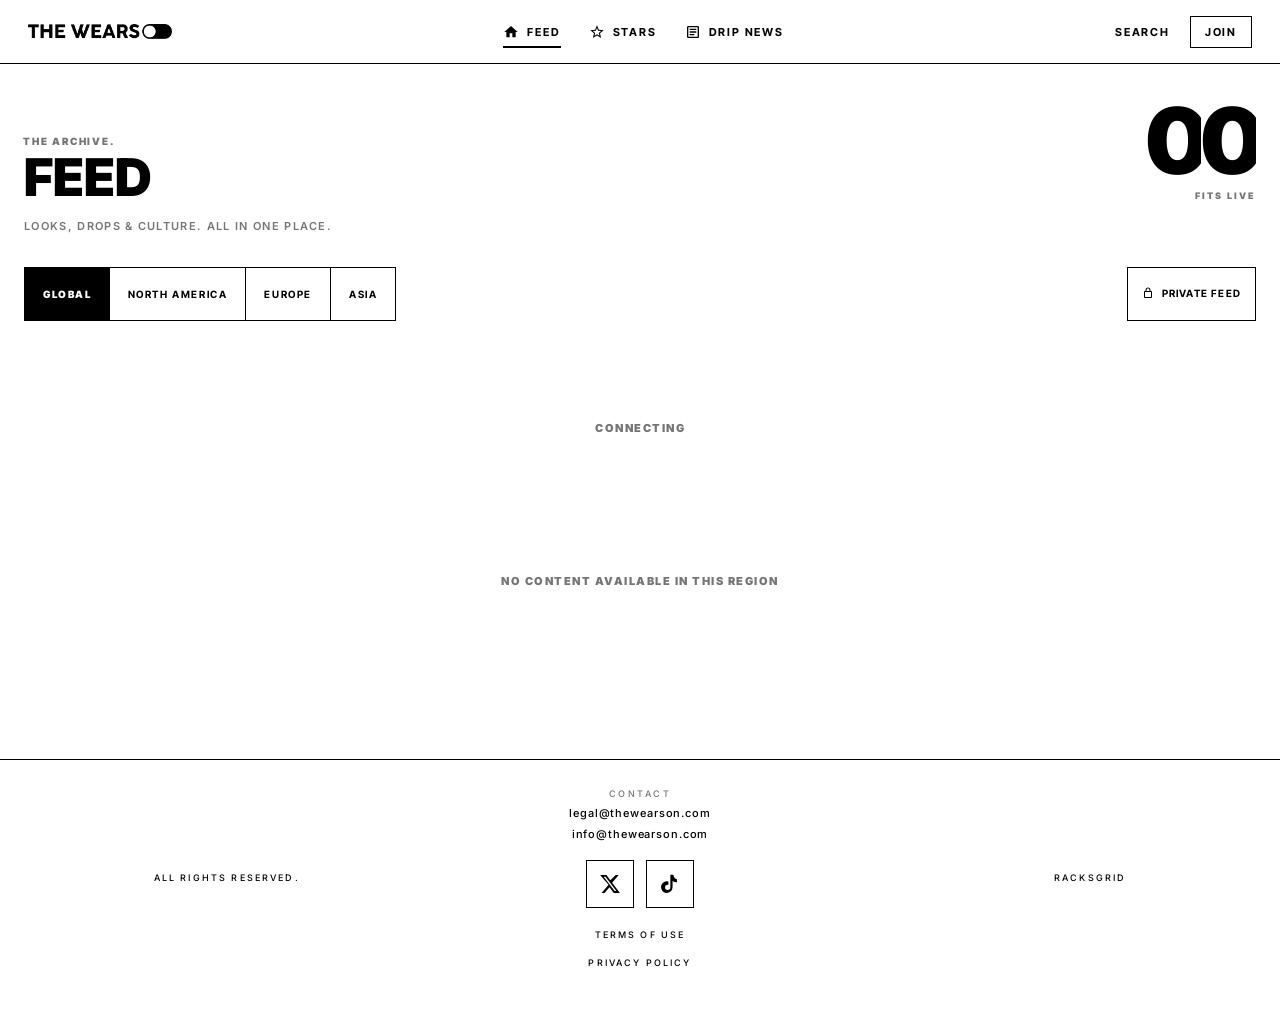
==== commit b54db3b6: "Paint the public site immediately, use clean path URLs, and send drop mail once from the worker. Co-" ====
--- a/index.html
+++ b/index.html
@@ -2,6 +2,7 @@
 <html lang="en">
 <head>
   <meta charset="UTF-8">
+  <base href="/">
   <meta name="viewport" content="width=device-width, initial-scale=1.0">
   <title>THE WEARS ON</title>
   <link rel="canonical" href="https://thewearson.com/">
@@ -11,19 +12,19 @@
   <link rel="preconnect" href="https://fonts.googleapis.com">
   <link rel="preconnect" href="https://fonts.gstatic.com" crossorigin>
   <link href="https://fonts.googleapis.com/css2?family=Inter+Tight:ital,wght@0,500;0,600;0,700;0,800;0,900;1,500&family=Inter:ital,wght@0,400;0,500;0,600;0,700;0,800;0,900;1,400&display=swap" rel="stylesheet">
-  <link rel="stylesheet" href="app.css?v=web88">
+  <link rel="stylesheet" href="/app.css?v=web95">
 </head>
 <body>
   <header class="site-bar">
-    <a class="brand" href="#/" aria-label="THE WEARS ON"><img src="logo_light.png" alt="THE WEARS ON"></a>
+    <a class="brand" href="/" aria-label="THE WEARS ON"><img src="/logo_light.png" alt="THE WEARS ON"></a>
     <nav class="site-nav" aria-label="THE WEARS ON">
-      <a href="#/" data-nav="home"><span class="nav-ico" aria-hidden="true"></span><span class="nav-lbl">FEED</span></a>
-      <a href="#/stars" data-nav="stars"><span class="nav-ico" aria-hidden="true"></span><span class="nav-lbl">STARS</span></a>
-      <a href="#/news" data-nav="news"><span class="nav-ico" aria-hidden="true"></span><span class="nav-lbl">DRIP NEWS</span></a>
+      <a href="/" data-nav="home"><span class="nav-ico" aria-hidden="true"></span><span class="nav-lbl">FEED</span></a>
+      <a href="/stars" data-nav="stars"><span class="nav-ico" aria-hidden="true"></span><span class="nav-lbl">STARS</span></a>
+      <a href="/drip-news" data-nav="news"><span class="nav-ico" aria-hidden="true"></span><span class="nav-lbl">DRIP NEWS</span></a>
     </nav>
     <div class="site-tools">
       <button type="button" id="btnSearch">SEARCH</button>
-      <a href="#/join" id="navJoin" data-nav="join"><span class="nav-lbl">JOIN</span></a>
+      <a href="/join" id="navJoin" data-nav="join"><span class="nav-lbl">JOIN</span></a>
       <button type="button" class="nav-toggle" id="btnMenu" aria-label="Menu" aria-expanded="false">MENU</button>
     </div>
   </header>
@@ -35,11 +36,11 @@
         <button type="button" data-drawer-close aria-label="Close">CLOSE</button>
       </div>
       <nav class="drawer-nav">
-        <a href="#/" data-nav="home"><span class="nav-ico" aria-hidden="true"></span><span class="nav-lbl">FEED</span></a>
-        <a href="#/stars" data-nav="stars"><span class="nav-ico" aria-hidden="true"></span><span class="nav-lbl">STARS</span></a>
-        <a href="#/news" data-nav="news"><span class="nav-ico" aria-hidden="true"></span><span class="nav-lbl">DRIP NEWS</span></a>
-        <a href="#/join" id="drawerJoin" data-nav="join"><span class="nav-ico" aria-hidden="true"></span><span class="nav-lbl">JOIN</span></a>
-        <a href="#/settings" id="drawerSettings" data-nav="settings"><span class="nav-ico" aria-hidden="true"></span><span class="nav-lbl">SETTINGS</span></a>
+        <a href="/" data-nav="home"><span class="nav-ico" aria-hidden="true"></span><span class="nav-lbl">FEED</span></a>
+        <a href="/stars" data-nav="stars"><span class="nav-ico" aria-hidden="true"></span><span class="nav-lbl">STARS</span></a>
+        <a href="/drip-news" data-nav="news"><span class="nav-ico" aria-hidden="true"></span><span class="nav-lbl">DRIP NEWS</span></a>
+        <a href="/join" id="drawerJoin" data-nav="join"><span class="nav-ico" aria-hidden="true"></span><span class="nav-lbl">JOIN</span></a>
+        <a href="/settings" id="drawerSettings" data-nav="settings"><span class="nav-ico" aria-hidden="true"></span><span class="nav-lbl">SETTINGS</span></a>
         <button type="button" id="btnSearchDrawer"><span class="nav-ico" aria-hidden="true"></span><span class="nav-lbl">SEARCH</span></button>
       </nav>
       <div class="drawer-meta">
@@ -47,8 +48,8 @@
         <button type="button" data-lang="tr">TR</button>
       </div>
       <div class="drawer-legal">
-        <a href="terms.html">TERMS OF USE</a>
-        <a href="privacy.html">PRIVACY POLICY</a>
+        <a href="/terms.html">TERMS OF USE</a>
+        <a href="/privacy.html">PRIVACY POLICY</a>
       </div>
     </div>
   </div>
@@ -56,7 +57,7 @@
   <main class="view" id="view">
     <noscript>
       <h1>THE WEARS ON</h1>
-      <p><a href="privacy.html">Privacy Policy</a> · <a href="terms.html">Terms of Use</a></p>
+      <p><a href="/privacy.html">Privacy Policy</a> · <a href="/terms.html">Terms of Use</a></p>
     </noscript>
   </main>
 
@@ -75,8 +76,8 @@
             <svg viewBox="0 0 24 24" aria-hidden="true"><path fill="currentColor" d="M19.59 6.69A4.83 4.83 0 0 1 15.82 2.4V2h-3.45v13.67a2.89 2.89 0 1 1-2.88-2.88c.28 0 .55.04.81.1V9.36a6.34 6.34 0 1 0 4.52 6.31V8.7a8.27 8.27 0 0 0 4.77 1.51V6.8a4.84 4.84 0 0 1-1-.11z"/></svg>
           </a>
         </div>
-        <a class="footer-policy" href="terms.html">TERMS OF USE</a>
-        <a class="footer-policy" href="privacy.html">PRIVACY POLICY</a>
+        <a class="footer-policy" href="/terms.html">TERMS OF USE</a>
+        <a class="footer-policy" href="/privacy.html">PRIVACY POLICY</a>
       </div>
       <p class="footer-mark footer-mark-end">RACKSGRID</p>
     </div>
@@ -84,6 +85,6 @@
 
   <div class="sheet" id="sheet" hidden></div>
   <div class="dlg" id="dlg" hidden></div>
-  <script src="app.js?v=web88"></script>
+  <script src="/app.js?v=web95"></script>
 </body>
 </html>
--- a/app.css
+++ b/app.css
@@ -3364,6 +3364,8 @@
   grid-template-columns: 1fr;
   border-top: var(--stroke) solid var(--ink);
 }
+.drop-box.is-live .drop-acts,
+.drop-acts[hidden] { display: none; }
 .drop-act {
   display: flex;
   align-items: center;
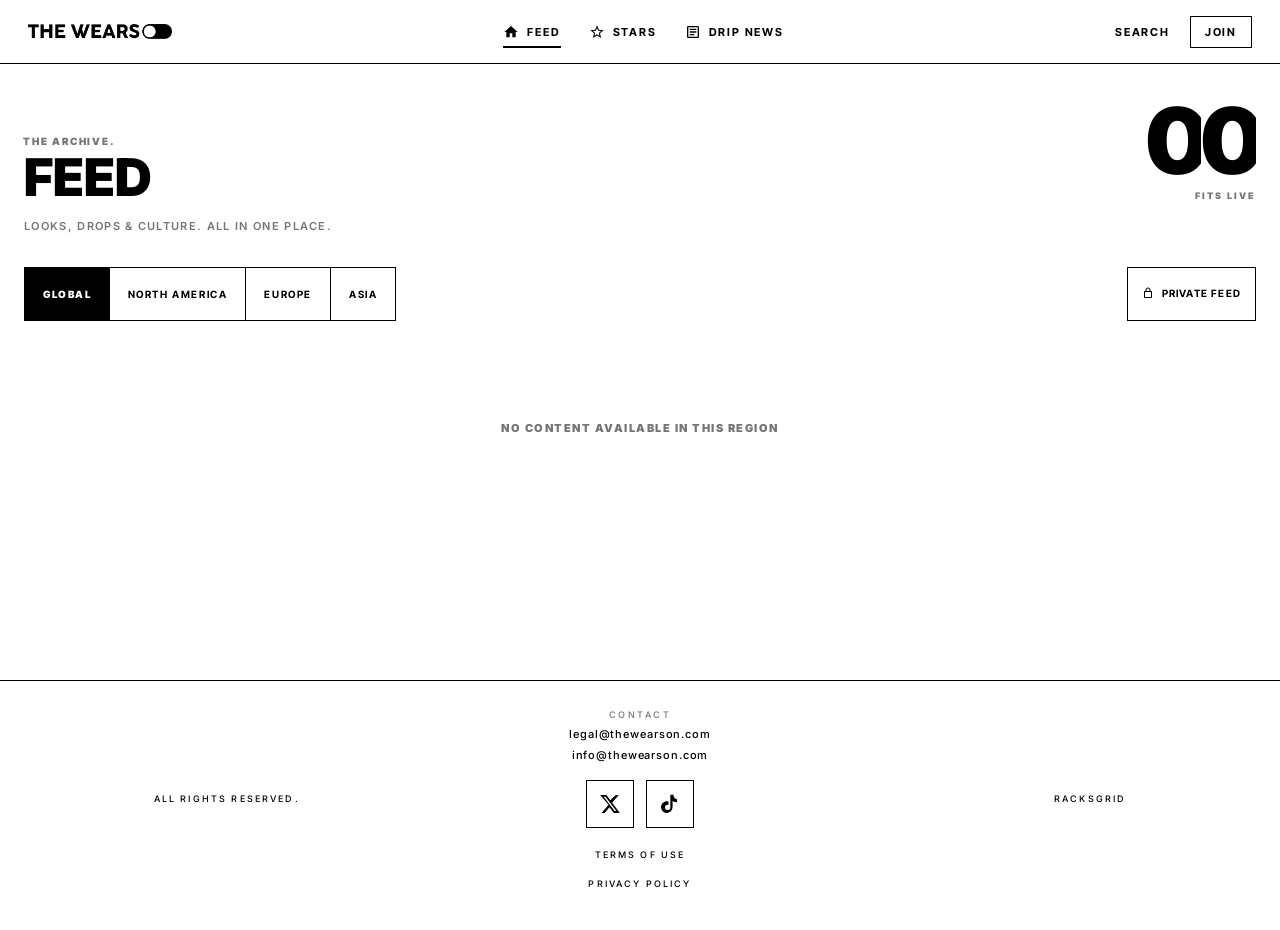
==== commit adb6a68f: "Drop the leftover CONNECTING copy so the feed paints without a wait state. Co-authored-by: Cursor <c" ====
--- a/index.html
+++ b/index.html
@@ -12,7 +12,7 @@
   <link rel="preconnect" href="https://fonts.googleapis.com">
   <link rel="preconnect" href="https://fonts.gstatic.com" crossorigin>
   <link href="https://fonts.googleapis.com/css2?family=Inter+Tight:ital,wght@0,500;0,600;0,700;0,800;0,900;1,500&family=Inter:ital,wght@0,400;0,500;0,600;0,700;0,800;0,900;1,400&display=swap" rel="stylesheet">
-  <link rel="stylesheet" href="/app.css?v=web95">
+  <link rel="stylesheet" href="/app.css?v=web96">
 </head>
 <body>
   <header class="site-bar">
@@ -85,6 +85,6 @@
 
   <div class="sheet" id="sheet" hidden></div>
   <div class="dlg" id="dlg" hidden></div>
-  <script src="/app.js?v=web95"></script>
+  <script src="/app.js?v=web96"></script>
 </body>
 </html>
